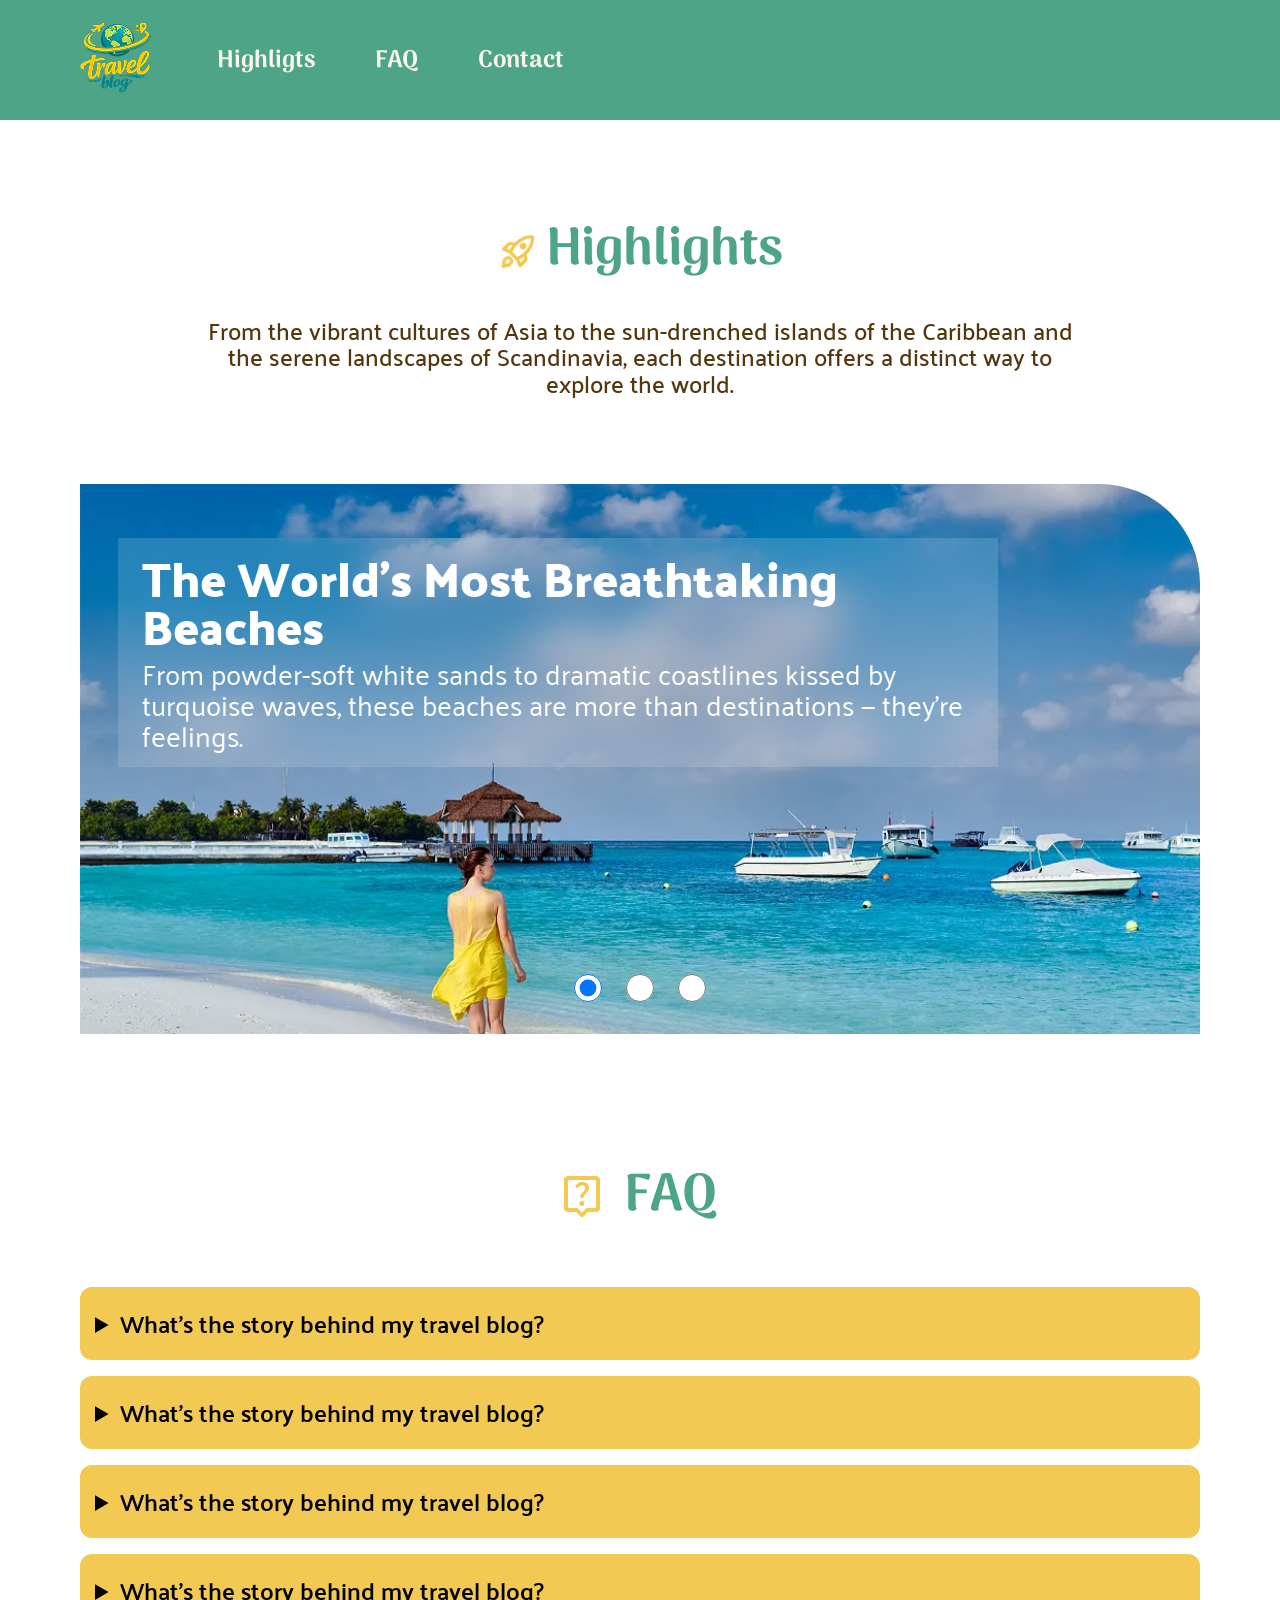
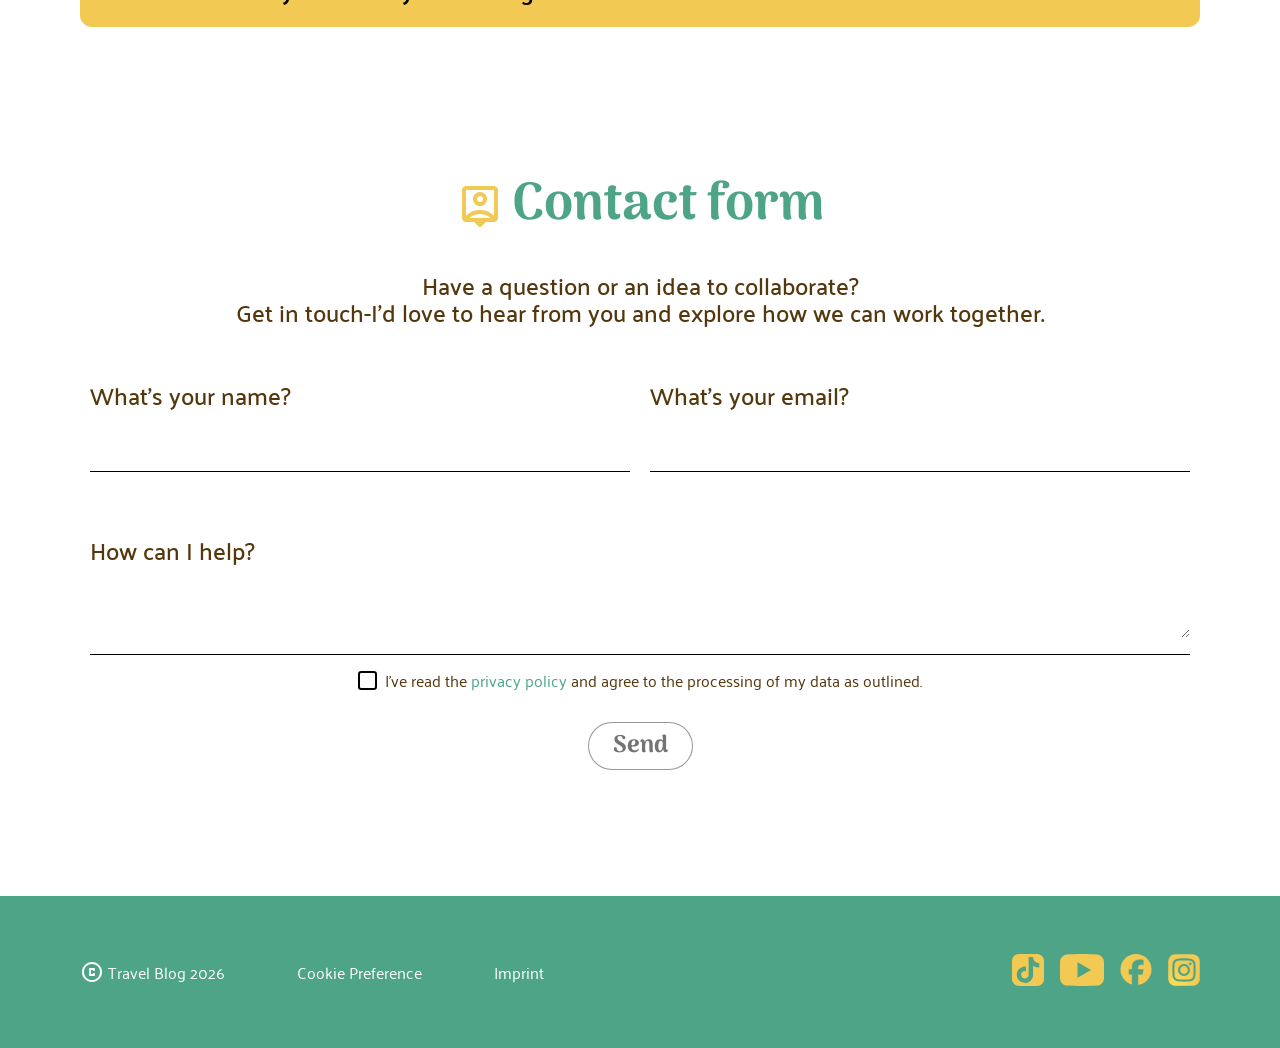
==== index.html @ ec051233 "Startseite responsive" ====
<!doctype html>
<html lang="en">

<head>
  <meta charset="UTF-8" />
  <meta name="viewport" content="width=device-width, initial-scale=1.0" />
  <title>Blog</title>
  <link rel="stylesheet" href="./style/font-style.css" />
  <link rel="stylesheet" href="./style/style.css" />
</head>

<body>
  <section id="landing-section" class="landing-section">
    <header class="header">
      <a href="index.html">
        <img src="./assets/icons/logo 03 1.png" alt="logo-header" /></a>
      <nav class="nav-destop">
        <div class="nav-box">
          <a href="#highligts">Highligts</a>
          <img src="./assets/icons/Vector(highlights).png" alt="underline" class="unterstrich-hover-effekt" />
        </div>

        <div class="nav-box">
          <a href="#faq">FAQ</a>
          <img src="./assets/icons/Vector  (FAQ).png" alt="underline" class="unterstrich-hover-effekt" />
        </div>

        <div class="nav-box">
          <a href="#contact">Contact</a>
          <img src="./assets/icons/Vector (contact).png" alt="underline" class="unterstrich-hover-effekt" />
        </div>
      </nav>
    </header>
  </section>
  <main>
    <section id="highligts" class="highlights">
      <div class="highlights-head">
        <div class="highlights-heading">
          <img src="./assets/icons/rocket_launch.png" alt="Rocket" />
          <h2>Highlights</h2>
        </div>
        <p>
          From the vibrant cultures of Asia to the sun-drenched islands of the
          Caribbean and the serene landscapes of Scandinavia, each destination
          offers a distinct way to explore the world.
        </p>
      </div>
      <div class="slider">
        <input type="radio" name="slider" value="Artur" checked />
        <input type="radio" name="slider" value="David" />
        <input type="radio" name="slider" value="Onur" />

        <div class="slider-wrapper">
          <div class="slider-element element-Artur">
            <a class="slider-wrapper-txt" href="./articel/artur.html">
              <h3>The World’s Most Breathtaking Beaches</h3>
              <p>
                From powder-soft white sands to dramatic coastlines kissed by
                turquoise waves, these beaches are more than destinations —
                they’re feelings.
              </p>
            </a>
          </div>
          <div class="slider-element element-David">
            <a class="slider-wrapper-txt" href="./articel/david.html">
              <h3>Copenhagen in 3 Days: Big Experiences, Smart Spending</h3>
              <p>
                Discover Copenhagen, where historic charm meets modern design,
                vibrant cycling ...
              </p>
            </a>
          </div>
          <div class="slider-element element-Onur">
            <a class="slider-wrapper-txt" href="./articel/onur.html">
              <h3>Pattaya Pulse: Food, Sun and Neon Nights</h3>
              <p>
                From bustling promenades to nearby islands, the city offers an
                energetic and diverse escape...
              </p>
            </a>
          </div>
        </div>
      </div>
    </section>
    <section id="faq" class="faq">
      <div class="faq-headline">
        <img src="./assets/icons/live_help.png" alt="question-sympol" />
        <h2>FAQ</h2>
      </div>
      <div class="details-all">
        <details>
          <summary>What’s the story behind my travel blog?</summary>
          <p>
            Lorem ipsum dolor, sit amet consectetur adipisicing elit. Quo ipsum
            consectetur aut, ipsam perferendis provident itaque. Assumenda enim,
            temporibus molestiae p
          </p>
        </details>
        <details>
          <summary>What’s the story behind my travel blog?</summary>
          <p>
            Lorem ipsum dolor, sit amet consectetur adipisicing elit. Quo ipsum
            consectetur aut, ipsam perferendis provident itaque. Assumenda enim,
            temporibus molestiae p
          </p>
        </details>
        <details>
          <summary>What’s the story behind my travel blog?</summary>
          <p>
            Lorem ipsum dolor, sit amet consectetur adipisicing elit. Quo ipsum
            consectetur aut, ipsam perferendis provident itaque. Assumenda enim,
            temporibus molestiae p
          </p>
        </details>
        <details>
          <summary>What’s the story behind my travel blog?</summary>
          <p>
            Lorem ipsum dolor, sit amet consectetur adipisicing elit. Quo ipsum
            consectetur aut, ipsam perferendis provident itaque. Assumenda enim,
            temporibus molestiae p
          </p>
        </details>
      </div>
    </section>
    <section id="contact" class="contact">
      <div class="contact-header">
        <div class="contact-heading">
          <img src="./assets/icons/person_pin.svg" />
          <h2>Contact form</h2>
        </div>
        <p>
          Have a question or an idea to collaborate?<br />Get in touch-I'd
          love to hear from you and explore how we can work together.
        </p>
      </div>
      <form>
        <div class="contact-main">
          <div class="contact-info">
            <div class="contact-details">
              <label for="name">What's your name?</label>
              <input type="text" name="name" id="name" class="form-input" />
            </div>
            <div class="contact-details">
              <label for="email">What's your email?</label>
              <input type="email" name="email" id="email" class="form-input" />
            </div>
          </div>
          <div class="contact-details">
            <label for="help">How can I help?</label>
            <textarea name="help" id="help" class="form-textarea"></textarea>
          </div>
        </div>
        <div class="contact-send">
          <div class="privacy">
            <input type="checkbox" name="accept-privacy" class="checkbox" />
            <label>
              <span>I've read the
                <a href="" target="_blank"> privacy policy </a> and agree to
                the processing of my data as outlined.</span>
            </label>
          </div>
          <button type="button" class="contact-button">
            <p>Send</p>
          </button>
        </div>
      </form>
    </section>
  </main>
  <footer>
    <div class="footer-wrapper">
      <section class="footer-left int-links">
        <div class="copyright">
          <img src="./assets/icons/copyright.svg" alt="copyright icon" />
          <p>Travel Blog 2026</p>
        </div>
        <a href="">Cookie Preference</a>
        <a href="">Imprint</a>
      </section>
      <section class="footer-right ext-links">
        <a href="https://tiktok.com" target="_blank"><img src="./assets/icons/Tiktok_icon.svg" alt="TikTok icon" /></a>
        <a href="https://youtube.com" target="_blank"><img src="./assets/icons/youtube_icon.svg" alt="Youtube icon"
            class="youtube-img" /></a>
        <a href="https://facebook.com" target="_blank"><img src="./assets/icons/facebook_icon.svg"
            alt="Facebook icon" /></a>
        <a href="https://instagram.com" target="_blank"><img src="./assets/icons/instagram_icon.svg"
            alt="instagram icon" /></a>
      </section>
    </div>
  </footer>
  <nav class="icon-bar">
    <div class="links">
      <a href="#landing-section"><img src="./assets/icons/home-footer(handy).png" alt="Home icon" /></a>
      <a href="#highligts"><img src="./assets/icons/rocket_launch - footer(handy).png" alt="Rocket (highlights)" /></a>
      <a href="#faq"><img src="./assets/icons/live_help-footer(handy).png" alt="live help symbol (FAQ)" /></a>
      <a href="#contact"><img src="./assets/icons/person_pin (handy).png" alt="person pic (contact)" /></a>
    </div>
  </nav>
</body>

</html>
---- style/font-style.css ----
/* arima-regular - latin */
@font-face {
  font-display: swap; /* Check https://developer.mozilla.org/en-US/docs/Web/CSS/@font-face/font-display for other options. */
  font-family: 'Arima';
  font-style: normal;
  font-weight: 400;
  src: url('../assets/fonts/arima-v7-latin-regular.woff2') format('woff2'); /* Chrome 36+, Opera 23+, Firefox 39+, Safari 12+, iOS 10+ */
}
/* arima-500 - latin */
@font-face {
  font-display: swap; /* Check https://developer.mozilla.org/en-US/docs/Web/CSS/@font-face/font-display for other options. */
  font-family: 'Arima';
  font-style: normal;
  font-weight: 500;
  src: url('../assets/fonts/arima-v7-latin-500.woff2') format('woff2'); /* Chrome 36+, Opera 23+, Firefox 39+, Safari 12+, iOS 10+ */
}
/* arima-600 - latin */
@font-face {
  font-display: swap; /* Check https://developer.mozilla.org/en-US/docs/Web/CSS/@font-face/font-display for other options. */
  font-family: 'Arima';
  font-style: normal;
  font-weight: 600;
  src: url('../assets/fonts/arima-v7-latin-600.woff2') format('woff2'); /* Chrome 36+, Opera 23+, Firefox 39+, Safari 12+, iOS 10+ */
}
/* arima-700 - latin */
@font-face {
  font-display: swap; /* Check https://developer.mozilla.org/en-US/docs/Web/CSS/@font-face/font-display for other options. */
  font-family: 'Arima';
  font-style: normal;
  font-weight: 700;
  src: url('../assets/fonts/arima-v7-latin-700.woff2') format('woff2'); /* Chrome 36+, Opera 23+, Firefox 39+, Safari 12+, iOS 10+ */
}

/* ============================================ */

/* palanquin-regular - latin */
@font-face {
  font-display: swap; /* Check https://developer.mozilla.org/en-US/docs/Web/CSS/@font-face/font-display for other options. */
  font-family: 'Palanquin';
  font-style: normal;
  font-weight: 400;
  src: url('../assets/fonts/palanquin-v17-latin-regular.woff2') format('woff2'); /* Chrome 36+, Opera 23+, Firefox 39+, Safari 12+, iOS 10+ */
}
/* palanquin-500 - latin */
@font-face {
  font-display: swap; /* Check https://developer.mozilla.org/en-US/docs/Web/CSS/@font-face/font-display for other options. */
  font-family: 'Palanquin';
  font-style: normal;
  font-weight: 500;
  src: url('../assets/fonts/palanquin-v17-latin-500.woff2') format('woff2'); /* Chrome 36+, Opera 23+, Firefox 39+, Safari 12+, iOS 10+ */
}
/* palanquin-600 - latin */
@font-face {
  font-display: swap; /* Check https://developer.mozilla.org/en-US/docs/Web/CSS/@font-face/font-display for other options. */
  font-family: 'Palanquin';
  font-style: normal;
  font-weight: 600;
  src: url('../assets/fonts/palanquin-v17-latin-600.woff2') format('woff2'); /* Chrome 36+, Opera 23+, Firefox 39+, Safari 12+, iOS 10+ */
}
/* palanquin-700 - latin */
@font-face {
  font-display: swap; /* Check https://developer.mozilla.org/en-US/docs/Web/CSS/@font-face/font-display for other options. */
  font-family: 'Palanquin';
  font-style: normal;
  font-weight: 700;
  src: url('../assets/fonts/palanquin-v17-latin-700.woff2') format('woff2'); /* Chrome 36+, Opera 23+, Firefox 39+, Safari 12+, iOS 10+ */
}

/* ================================ */

/* palanquin-dark-regular - latin */
@font-face {
  font-display: swap; /* Check https://developer.mozilla.org/en-US/docs/Web/CSS/@font-face/font-display for other options. */
  font-family: 'Palanquin Dark';
  font-style: normal;
  font-weight: 400;
  src: url('../assets/fonts/palanquin-dark-v17-latin-regular.woff2') format('woff2'); /* Chrome 36+, Opera 23+, Firefox 39+, Safari 12+, iOS 10+ */
}
/* palanquin-dark-600 - latin */
@font-face {
  font-display: swap; /* Check https://developer.mozilla.org/en-US/docs/Web/CSS/@font-face/font-display for other options. */
  font-family: 'Palanquin Dark';
  font-style: normal;
  font-weight: 600;
  src: url('../assets/fonts/palanquin-dark-v17-latin-600.woff2') format('woff2'); /* Chrome 36+, Opera 23+, Firefox 39+, Safari 12+, iOS 10+ */
}

/* ================================ */

/* roboto-mono-regular - latin */
@font-face {
  font-display: swap; /* Check https://developer.mozilla.org/en-US/docs/Web/CSS/@font-face/font-display for other options. */
  font-family: 'Roboto Mono';
  font-style: normal;
  font-weight: 400;
  src: url('../assets/fonts/roboto-mono-v31-latin-regular.woff2') format('woff2'); /* Chrome 36+, Opera 23+, Firefox 39+, Safari 12+, iOS 10+ */
}
/* roboto-mono-500 - latin */
@font-face {
  font-display: swap; /* Check https://developer.mozilla.org/en-US/docs/Web/CSS/@font-face/font-display for other options. */
  font-family: 'Roboto Mono';
  font-style: normal;
  font-weight: 500;
  src: url('../assets/fonts/roboto-mono-v31-latin-500.woff2') format('woff2'); /* Chrome 36+, Opera 23+, Firefox 39+, Safari 12+, iOS 10+ */
}
/* roboto-mono-600 - latin */
@font-face {
  font-display: swap; /* Check https://developer.mozilla.org/en-US/docs/Web/CSS/@font-face/font-display for other options. */
  font-family: 'Roboto Mono';
  font-style: normal;
  font-weight: 600;
  src: url('../assets/fonts/roboto-mono-v31-latin-600.woff2') format('woff2'); /* Chrome 36+, Opera 23+, Firefox 39+, Safari 12+, iOS 10+ */
}
/* roboto-mono-700 - latin */
@font-face {
  font-display: swap; /* Check https://developer.mozilla.org/en-US/docs/Web/CSS/@font-face/font-display for other options. */
  font-family: 'Roboto Mono';
  font-style: normal;
  font-weight: 700;
  src: url('../assets/fonts/roboto-mono-v31-latin-700.woff2') format('woff2'); /* Chrome 36+, Opera 23+, Firefox 39+, Safari 12+, iOS 10+ */
}
---- style/style.css ----
* {
  margin: 0;
  padding: 0;
  box-sizing: border-box;
  scroll-behavior: smooth;
}

.landing-section {
  background-color: rgba(78, 164, 135, 1);
  width: 100%;
  height: auto;
  display: flex;
  justify-content: center;
}

.header {
  height: 120px;
  width: 100%;
  max-width: 1200px;
  display: flex;
  background-color: rgba(78, 164, 135, 1);
  justify-content: flex-start;
  gap: 50px;
  align-items: center;

}

.header>img {
  width: 72px;
  padding-right: 60px;

}

.nav-destop {
  display: flex;

  gap: 30px;

}

.nav-box {
  display: flex;
  flex-direction: column;
  align-items: center;
  position: relative;


}

.nav-box>a {
  font-size: 24px;
  font-family: "Arima";
  font-weight: bold;
  color: rgba(248, 245, 235, 1);
  text-decoration: none;
  padding: 0px 15px;
}

a:visited {
  color: rgba(241, 201, 83, 1);
}

.nav-box>img {
  position: absolute;
  bottom: 5px;
  left: 50%;
  display: none;
  transform: translateX(-50%);
}

.nav-box:hover>img {
  display: block;
}

.icon-bar {
  display: none;
}

/* Mark: Main */

main {
  display: flex;
  gap: 120px;
  flex-direction: column;
  align-items: center;
  margin: 0 auto;
  padding: 88px 0 126px;
  max-width: 1200px;
}

/* Mark: Highlights */

.highlights {
  height: 100%;
  width: 100%;
  max-width: 1220px;

  display: flex;
  gap: clamp(3rem, 1.495rem + 5.006vw, 5.5rem);
  flex-direction: column;
  justify-content: center;
  align-items: center;
  text-align: center;
}

.highlights-head {
  width: 100%;
  max-width: 980px;
  display: flex;
  gap: 24px;
  flex-direction: column;
  align-items: center;
}

.highlights-heading {
  width: 100%;
  display: flex;
  justify-content: center;
  align-items: center;
  gap: 8px;
  text-align: center;
}

h2 {
  color: rgba(78, 164, 135, 1);
  font-size: 3.25rem;
  font-family: "Arima";
  font-weight: 700;
}

.highlights-heading img {
  width: 40px;
  height: 40px;
}

.highlights p {
  color: rgba(84, 55, 13, 1);
  font-size: 1.5rem;
  font-family: "Palanquin";
  font-style: normal;
  font-weight: 500;
  line-height: 110%;
  letter-spacing: 0%;
  padding: 0 40px;
}

.slider {
  width: 100%;
  display: flex;
  justify-content: center;
  align-items: end;
  gap: 20px;
  text-align: center;
}

.slider {
  position: relative;
  display: flex;
  justify-content: center;
  align-items: end;
  gap: 24px;
  max-width: 1220px;
  height: 550px;
  background-color: white;
  border-top-right-radius: 100px;
  overflow: hidden;
}

.slider input {
  z-index: 2;
  margin-bottom: 32px;
  width: 28px;
  height: 28px;
}

/* .slider input[type="radio"]{
  accent-color:  rgba(241, 201, 83, 1);

} */



/* .slider input:hover {
  
} */

.slider-wrapper {
  display: flex;
  position: absolute;
  width: 300%;
  height: 100%;

  transition: all 1s ease-in-out;
}

.slider-element {
  width: calc(100% / 3);
  height: 100%;
}

.slider-wrapper-txt {
  display: flex;
  gap: 8px;
  flex-direction: column;
  width: 80%;
  max-width: 880px;
  height: auto;
  text-align: left;
  margin-top: 54px;
  margin-left: 38px;
  padding: 16px 24px;
  background-color: rgba(255, 255, 255, 0.15);
  backdrop-filter: blur(20px);
  text-decoration: none;
  line-height: 1;
}

.slider-wrapper-txt h3 {
  color: white;
  font-family: "Palanquin Dark";
  font-weight: 600;
  font-size: 3rem;
}

.slider-wrapper-txt p {
  color: white;
  font-family: "Palanquin";
  font-weight: 400;
  font-size: 1.75rem;
  letter-spacing: 0%;
  line-height: 110%;
  padding: 0;
}

.element-Artur {
  background: url(../assets/img/header\ photo\ \(1\).webp);
  background-size: cover;
  background-repeat: no-repeat;
}

.element-David {
  background: url(../assets/img/header\ photo\ \(2\).webp);
  background-size: cover;
  background-repeat: no-repeat;
}

.element-Onur {
  background: url(../assets/img/header\ photo\ \(3\).webp);
  background-size: cover;
  background-repeat: no-repeat;
}

.slider input[value="Artur"]:checked~.slider-wrapper {
  transform: translateX(calc(100% / 3));
}

.slider input[value="David"]:checked~.slider-wrapper {
  transform: translateX(0);
}

.slider input[value="Onur"]:checked~.slider-wrapper {
  transform: translateX(calc(-100% / 3));
}

/* Mark: FAQ-Section */

.faq {
  display: flex;
  gap: 48px;
  flex-direction: column;
  align-items: center;
  width: 100%;
  max-width: 1200px;
}


.faq-headline {
  display: flex;
  align-items: center;
  gap: 1.5rem;
}

.details-all {
  width: 100%;
}

.faq details {
  background-color: rgba(241, 201, 83, 1);
  border-radius: 12px;
  padding: 5px 5px;
  border: none;
  width: 100%;
  max-width: 1200px;
  margin-bottom: 16px;

}

.faq details>summary {
  padding: 10px;

  border: none;

  cursor: pointer;
  font-family: "Palanquin";
  font-size: 24px;
  font-weight: bold;
  color: black;
  font-family: 'palanquin';
  font-size: 24px;
  font-weight: 600;


}

.faq details>p {
  background-color: white;

  border: none;
  margin: 10px;
  box-shadow: 1px 1px 2px #bbbbbb;
  font-family: "Palanquin";
  font-size: 16px;
  color: black;
  font-family: 'palanquin';
  font-size: 16px;
}

/* Mark: Contact-Section */

.contact {
  width: 100%;
  max-width: 1100px;
  display: flex;
  gap: 56px;
  flex-direction: column;
  align-items: center;
}

.contact-heading {
  display: flex;
  gap: 0.5rem;
  align-items: center;
}

.contact-header {
  display: flex;
  gap: 1.5rem;
  flex-direction: column;
  align-items: center;
}

.contact-header>p {
  text-align: center;

  font-family: "Palanquin";
  font-weight: 500;
  font-size: 1.5rem;
  color: rgba(84, 55, 13, 1);
  line-height: 110%;
  letter-spacing: 0%;
}

form {
  width: 100%;

  display: flex;
  gap: 1rem;
  flex-direction: column;

  color: rgba(84, 55, 13, 1);
}

.contact-main {
  width: 100%;

  display: flex;
  gap: 4rem;
  flex-direction: column;
}

.contact-info {
  width: 100%;

  display: grid;
  grid-template-columns: repeat(auto-fit, minmax(300px, 1fr));
  gap: 20px;

}

.contact-details {
  width: 100%;
  display: flex;
  gap: 1rem;
  flex-direction: column;

  border-bottom: solid 1px black;
}

form label {
  font-family: "Palanquin";
  font-weight: 500;
  font-size: 1.5rem;
  line-height: 120%;
}

/* Mark: Roboto Mono wirklich richtiges Font? */
.form-input,
.form-textarea {
  margin-bottom: 1rem;
  border: none;

  font-family: "Roboto Mono";
  font-weight: 700;
  font-size: 1.5rem;
  color: rgba(78, 164, 135, 1);
  line-height: 120%;
}

.form-input:focus,
.form-textarea:focus {
  outline: none;
}

.contact-send {
  display: flex;
  gap: 2rem;
  flex-direction: column;
  align-items: center;
}

.privacy {
  height: 100%;
  display: flex;
  gap: 0.5rem;
  align-items: flex-start;
}

.privacy .checkbox {
  appearance: none;
  height: 1.2rem;
  width: 1.2rem;

  cursor: pointer;
  border-radius: 0.2rem;
  border: 2px solid black;
  flex-shrink: 0;
}

.privacy .checkbox:hover {
  background-color: rgba(241, 201, 83, 1);
}

.privacy .checkbox:checked {
  border-color: rgba(78, 164, 135, 1);
}

.privacy .checkbox:checked::after {
  content: "";

  height: 100%;
  width: 100%;

  display: block;

  background-image: url("../assets/icons/checked_form.svg");
  background-position: center;
  background-repeat: no-repeat;
  background-color: rgba(78, 164, 135, 1);
}

.privacy label {
  font-family: "Palanquin";
  font-weight: 400;
  font-size: 1rem;
  line-height: 120%;
}

.privacy span {
  display: block;
  text-wrap: wrap;
  gap: 0.5rem;
}

.privacy a {
  text-decoration: none;

  letter-spacing: -3%;
  color: rgba(78, 164, 135, 1);
}

.privacy a:hover {
  transform: scale(1.06);
  transform-origin: left center;
}

.contact-button {
  height: 3rem;
  padding: 0 1.5rem;

  display: flex;
  gap: 0.625rem;
  align-items: center;

  border: 1px solid rgba(48, 48, 48, 0.5);
  border-radius: 2.5rem;
  background-color: white;

  cursor: pointer;
}

.contact-button p {
  font-family: "Arima";
  font-weight: 700;
  font-size: 1.5rem;
  line-height: 120%;
  letter-spacing: 5%;

  color: rgba(115, 115, 115, 1);
}

/* Mark: FOOTER */

footer {
  height: 152px;
  width: 100%;
  display: flex;
  justify-content: center;
  background-color: rgba(78, 164, 135, 1);
}

.footer-wrapper {
  height: 100%;
  width: 100%;

  display: flex;
  gap: 10px;
  align-items: center;
  justify-content: space-between;
  max-width: 1200px;
}

.footer-left {
  display: flex;
  align-items: center;
  gap: clamp(2rem, -1.762rem + 7.828vw, 4.5rem);

  font-family: "Palanquin";
  font-weight: 400;
  font-size: 1rem;
  color: white;
}

.footer-left img {
  height: 24px;
  width: 24px;
}

.footer-left a {
  cursor: pointer;
  text-decoration: none;
  color: inherit;
}

.copyright {
  display: flex;
  gap: 0.25rem;
  align-items: center;
}

.footer-right {
  display: flex;
  gap: 1rem;
}

.footer-right img {
  height: 32px;
  width: 32px;
}

.footer-right .youtube-img {
  height: 32px;
  width: 44px;
}


@media screen and (max-width: 1280px) {
  main {
    margin: 0 auto;
    padding-left: clamp(0.5rem, -0.167rem + 3.333vw, 2.5rem);
    padding-right: clamp(0.5rem, -0.167rem + 3.333vw, 2.5rem);
  }

  .header {
    padding-left: clamp(0.5rem, -0.167rem + 3.333vw, 2.5rem);
    padding-right: clamp(0.5rem, -0.167rem + 3.333vw, 2.5rem);
  }

  .footer-wrapper {
    padding-left: clamp(0.5rem, -0.167rem + 3.333vw, 2.5rem);
    padding-right: clamp(0.5rem, -0.167rem + 3.333vw, 2.5rem);
  }
}

@media screen and (max-width: 768px) {
  main {
    padding-top: 80px;
    padding-bottom: clamp(3.75rem, 0.804rem + 14.732vw, 7.875rem);
    gap: 80px;
  }

  .slider-wrapper-txt h3 {
    font-size: clamp(1.75rem, 0.857rem + 4.464vw, 3rem);
  }

  .slider-wrapper-txt p {
    font-size: clamp(1.25rem, 0.893rem + 1.786vw, 1.75rem);
  }

  .footer-wrapper {
    align-items: flex-end;
    padding-top: 30px;
    padding-bottom: 30px;
  }

  .footer-left {
    display: flex;
    flex-direction: column-reverse;
    align-items: flex-start;
    gap: 8px;
  }

  .footer-right img {
    height: 24px;
    width: 24px;
  }

  .footer-right .youtube-img {
    height: 24px;
    width: 33px;
  }

  .icon-bar .links img {
    height: 34px;
  }

  .icon-bar {
    display: flex;
    height: 100px;
    width: 100%;

    position: sticky;
    bottom: 0px;
    left: 0px;

    align-items: center;
    justify-content: center;
  }

  .links {
    height: 100px;
    width: 100%;
    padding: 24px 25px;

    z-index: 3;

    display: flex;
    align-items: center;
    justify-content: space-between;

    background-color: rgba(241, 201, 83, 1);
  }
}

@media screen and (min-width: 481px) and (max-width: 768px) {
  .header {
    display: flex;

    justify-content: center;
    padding-top: 10px;
  }

  .nav-destop {
    display: none;
  }

  .highlights {
    gap: clamp(3rem, 1.495rem + 5.006vw, 5.5rem);
  }
}

@media screen and (max-width: 480px) {
  main {
    gap: 60px;
  }

  .header {
    display: flex;

    justify-content: center;
    padding-top: 10px;
  }

  .nav-destop {
    display: none;
  }

  .highlights {
    width: 100%;
    gap: 32px;
  }

  .highlights-head p {
    display: none;
  }

  .faq {
    gap: 32px;
  }

  .faq details>summary {
    font-size: clamp(1rem, -0.786rem + 7.619vw, 1.5rem);
  }

  h2 {
    font-size: clamp(2.5rem, -0.179rem + 11.429vw, 3.25rem);
  }

  .contact {
    gap: 32px;
  }
  .contact-header p {
    display: none;
  }

  .footer-right {
    gap: clamp(0.5rem, -0.5rem + 5vw, 1rem);
  }
}
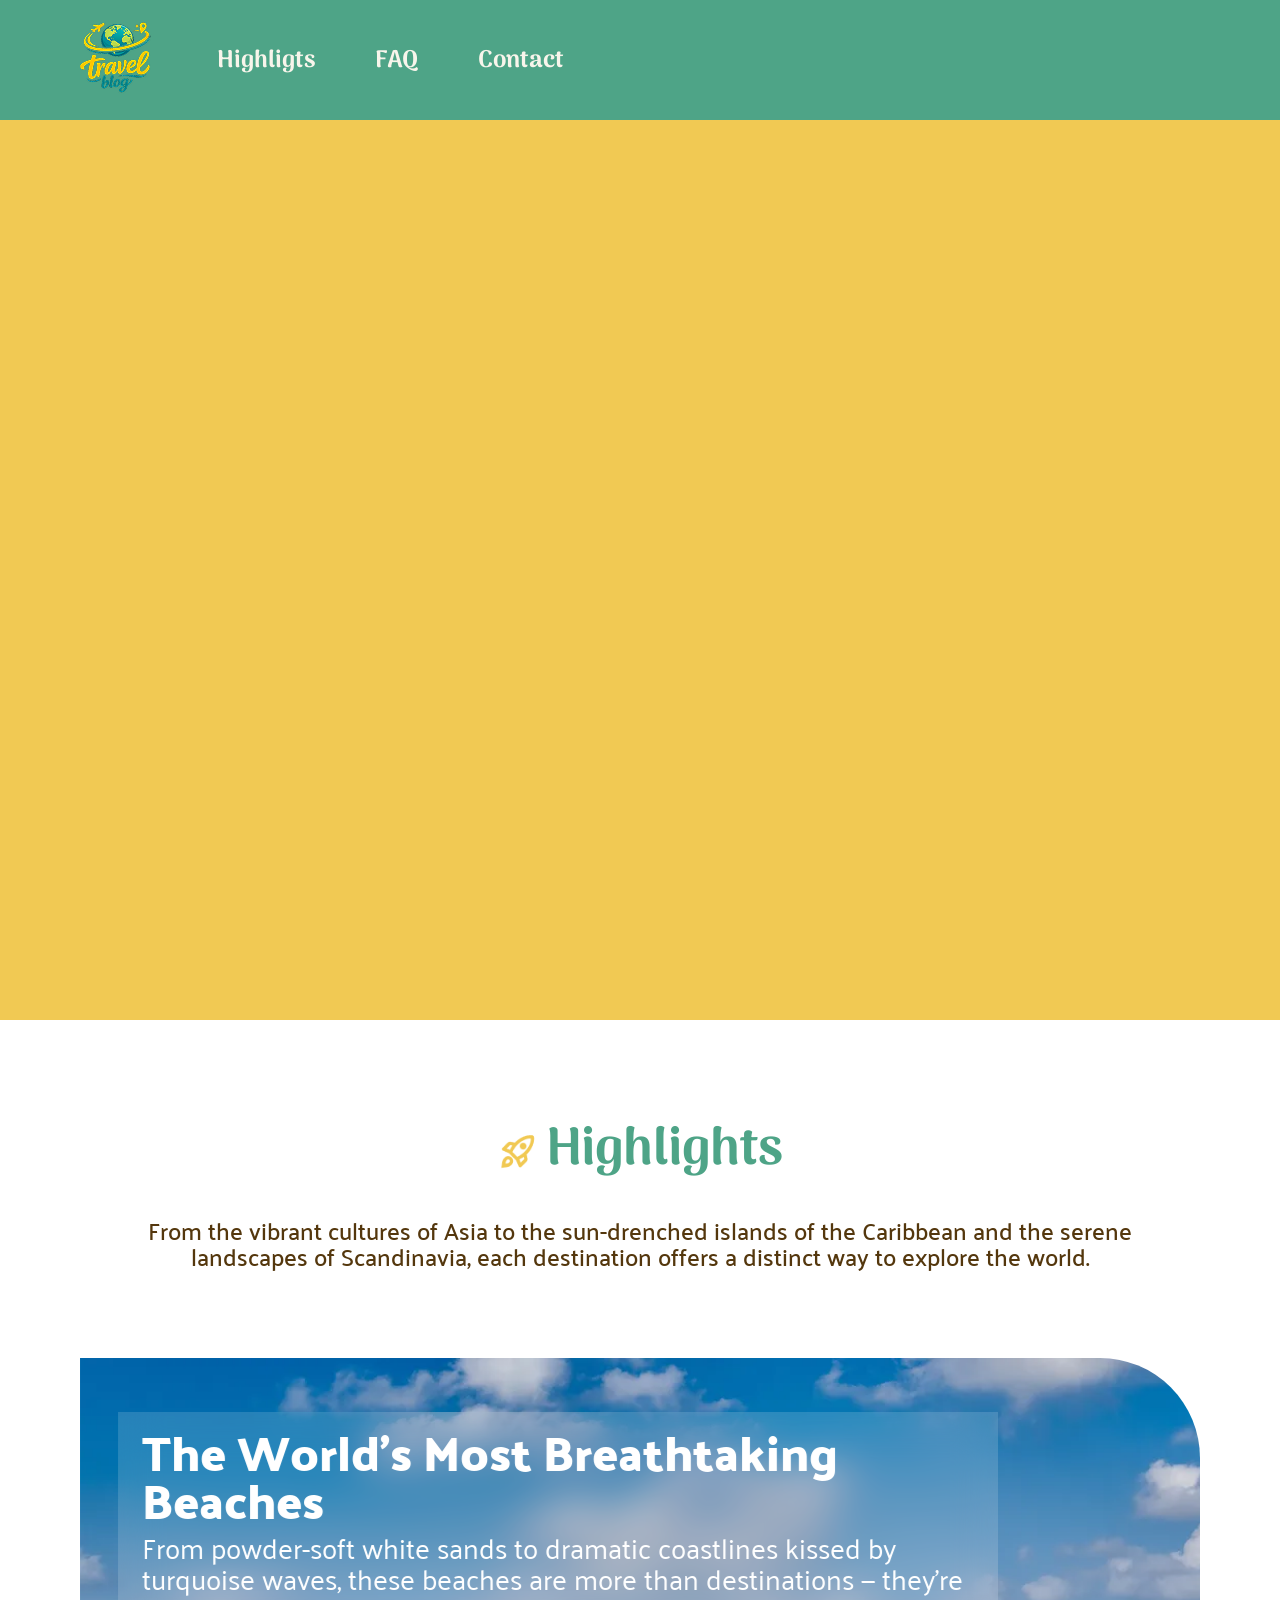
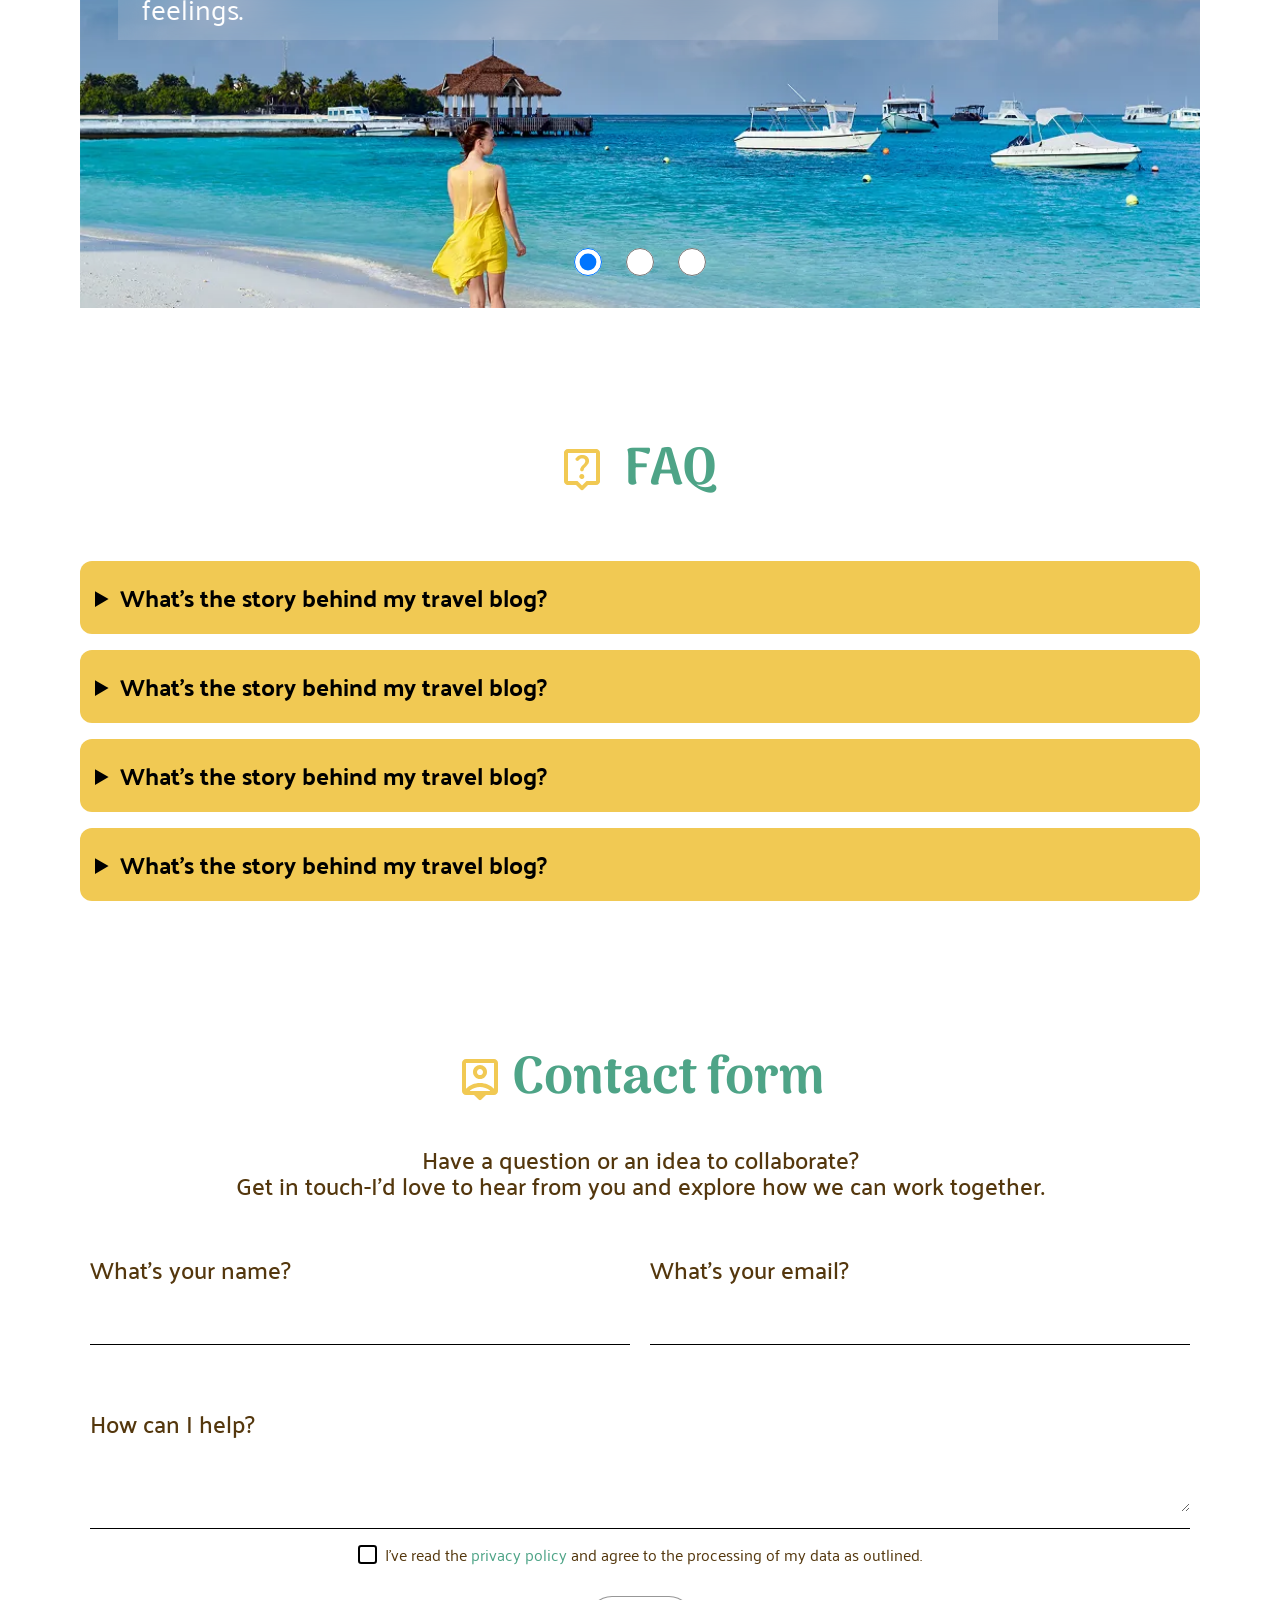
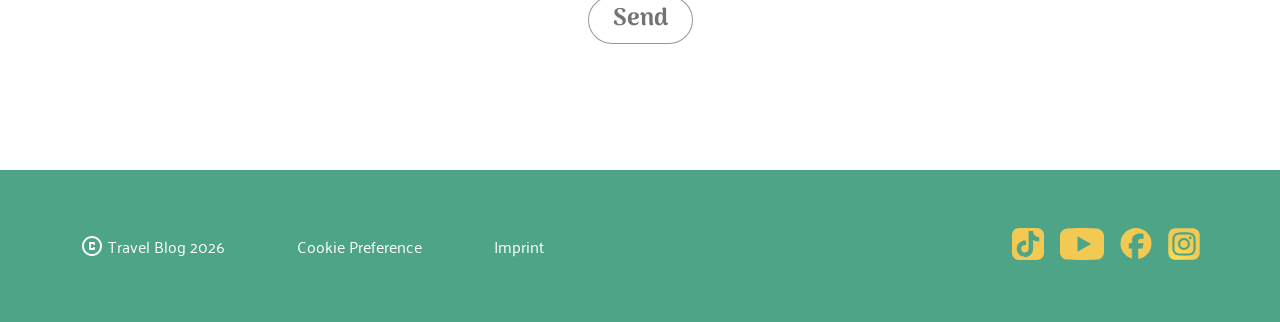
==== commit 037eb8b2: "Startseite px to rem & css layout & landing section prepared" ====
--- a/index.html
+++ b/index.html
@@ -10,11 +10,11 @@
 </head>
 
 <body>
-  <section id="landing-section" class="landing-section">
-    <header class="header">
+  <header id="header" class="header">
+    <div class="header-bar">
       <a href="index.html">
         <img src="./assets/icons/logo 03 1.png" alt="logo-header" /></a>
-      <nav class="nav-destop">
+      <nav class="nav-desktop">
         <div class="nav-box">
           <a href="#highligts">Highligts</a>
           <img src="./assets/icons/Vector(highlights).png" alt="underline" class="unterstrich-hover-effekt" />
@@ -30,7 +30,14 @@
           <img src="./assets/icons/Vector (contact).png" alt="underline" class="unterstrich-hover-effekt" />
         </div>
       </nav>
-    </header>
+    </div>
+  </header>
+  <section class="landing-section">
+    <div>
+      <img src="" alt="">
+      <img src="" alt="">
+      <img src="" alt="">
+    </div>
   </section>
   <main>
     <section id="highligts" class="highlights">
@@ -189,7 +196,7 @@
   </footer>
   <nav class="icon-bar">
     <div class="links">
-      <a href="#landing-section"><img src="./assets/icons/home-footer(handy).png" alt="Home icon" /></a>
+      <a href="#header"><img src="./assets/icons/home-footer(handy).png" alt="Home icon" /></a>
       <a href="#highligts"><img src="./assets/icons/rocket_launch - footer(handy).png" alt="Rocket (highlights)" /></a>
       <a href="#faq"><img src="./assets/icons/live_help-footer(handy).png" alt="live help symbol (FAQ)" /></a>
       <a href="#contact"><img src="./assets/icons/person_pin (handy).png" alt="person pic (contact)" /></a>
--- a/style/style.css
+++ b/style/style.css
@@ -5,55 +5,57 @@
   scroll-behavior: smooth;
 }
 
-.landing-section {
+/* Mark: Header */
+
+.header {
+  width: 100%;
+  height: auto;
+
+  display: flex;
+  justify-content: center;
+
   background-color: rgba(78, 164, 135, 1);
-  width: 100%;
-  height: auto;
-  display: flex;
-  justify-content: center;
-}
-
-.header {
-  height: 120px;
-  width: 100%;
-  max-width: 1200px;
-  display: flex;
+}
+
+.header-bar {
+  height: 7.5rem;
+  width: 100%;
+  max-width: 75rem;
+
+  display: flex;
+  gap: 50px;
+  justify-content: flex-start;
+  align-items: center;
+
   background-color: rgba(78, 164, 135, 1);
-  justify-content: flex-start;
-  gap: 50px;
-  align-items: center;
-
-}
-
-.header>img {
+}
+
+.header-bar>img {
   width: 72px;
   padding-right: 60px;
 
 }
 
-.nav-destop {
-  display: flex;
-
-  gap: 30px;
-
+.nav-desktop {
+  display: flex;
+  gap: 1.875rem;
 }
 
 .nav-box {
-  display: flex;
-  flex-direction: column;
-  align-items: center;
   position: relative;
 
-
+  display: flex;
+  flex-direction: column;
+  align-items: center;
 }
 
 .nav-box>a {
-  font-size: 24px;
+  padding: 0px 15px;
+  font-size: 1.5rem;
   font-family: "Arima";
   font-weight: bold;
   color: rgba(248, 245, 235, 1);
   text-decoration: none;
-  padding: 0px 15px;
 }
 
 a:visited {
@@ -64,7 +66,9 @@
   position: absolute;
   bottom: 5px;
   left: 50%;
+
   display: none;
+
   transform: translateX(-50%);
 }
 
@@ -76,16 +80,30 @@
   display: none;
 }
 
-/* Mark: Main */
+/* Mark: Landing-Section */
+
+.landing-section {
+  height: 100vh;
+  width: 100%;
+  max-width: 90rem;
+  margin: 0 auto;
+
+  overflow: hidden;
+
+  background-color: rgba(241, 201, 83, 1);
+}
+
+/* Mark: Main - Kontentbegrenzung */
 
 main {
-  display: flex;
-  gap: 120px;
-  flex-direction: column;
-  align-items: center;
+  max-width: 75rem;
   margin: 0 auto;
-  padding: 88px 0 126px;
-  max-width: 1200px;
+  padding: 5.5rem 0 7.875rem;
+
+  display: flex;
+  gap: 7.5rem;
+  flex-direction: column;
+  align-items: center;
 }
 
 /* Mark: Highlights */
@@ -93,19 +111,21 @@
 .highlights {
   height: 100%;
   width: 100%;
-  max-width: 1220px;
+  max-width: 76.25rem;
 
   display: flex;
   gap: clamp(3rem, 1.495rem + 5.006vw, 5.5rem);
   flex-direction: column;
   justify-content: center;
   align-items: center;
+
   text-align: center;
 }
 
 .highlights-head {
   width: 100%;
-  max-width: 980px;
+  max-width: 61.25;
+
   display: flex;
   gap: 24px;
   flex-direction: column;
@@ -114,18 +134,20 @@
 
 .highlights-heading {
   width: 100%;
-  display: flex;
+
+  display: flex;
+  gap: 0.5rem;
   justify-content: center;
   align-items: center;
-  gap: 8px;
+
   text-align: center;
 }
 
 h2 {
-  color: rgba(78, 164, 135, 1);
   font-size: 3.25rem;
   font-family: "Arima";
   font-weight: 700;
+  color: rgba(78, 164, 135, 1);
 }
 
 .highlights-heading img {
@@ -134,61 +156,58 @@
 }
 
 .highlights p {
-  color: rgba(84, 55, 13, 1);
-  font-size: 1.5rem;
+  padding: 0 2.5rem;
+
   font-family: "Palanquin";
   font-style: normal;
   font-weight: 500;
+  font-size: 1.5rem;
+  color: rgba(84, 55, 13, 1);
+
   line-height: 110%;
   letter-spacing: 0%;
-  padding: 0 40px;
 }
 
 .slider {
   width: 100%;
-  display: flex;
+
+  display: flex;
+  gap: 1.5rem;
   justify-content: center;
   align-items: end;
-  gap: 20px;
+
   text-align: center;
 }
 
 .slider {
+  height: 34.375rem;
+  max-width: 76.25rem;
+
   position: relative;
   display: flex;
+  gap: 1.5rem;
   justify-content: center;
   align-items: end;
-  gap: 24px;
-  max-width: 1220px;
-  height: 550px;
+
   background-color: white;
-  border-top-right-radius: 100px;
+  border-top-right-radius: 6.25rem;
   overflow: hidden;
 }
 
 .slider input {
   z-index: 2;
-  margin-bottom: 32px;
-  width: 28px;
-  height: 28px;
-}
-
-/* .slider input[type="radio"]{
-  accent-color:  rgba(241, 201, 83, 1);
-
-} */
-
-
-
-/* .slider input:hover {
-  
-} */
+
+  width: 1.75rem;
+  height: 1.75rem;
+  margin-bottom: 2rem;
+}
 
 .slider-wrapper {
-  display: flex;
-  position: absolute;
   width: 300%;
   height: 100%;
+
+  display: flex;
+  position: absolute;
 
   transition: all 1s ease-in-out;
 }
@@ -199,16 +218,19 @@
 }
 
 .slider-wrapper-txt {
-  display: flex;
-  gap: 8px;
-  flex-direction: column;
   width: 80%;
-  max-width: 880px;
+  max-width: 55rem;
   height: auto;
+  margin-top: 3.375rem;
+  margin-left: 2.375rem;
+  padding: 1rem 1.5rem;
+
+  display: flex;
+  gap: 0.5rem;
+  flex-direction: column;
+
   text-align: left;
-  margin-top: 54px;
-  margin-left: 38px;
-  padding: 16px 24px;
+
   background-color: rgba(255, 255, 255, 0.15);
   backdrop-filter: blur(20px);
   text-decoration: none;
@@ -223,13 +245,15 @@
 }
 
 .slider-wrapper-txt p {
-  color: white;
+  padding: 0;
+
   font-family: "Palanquin";
   font-weight: 400;
   font-size: 1.75rem;
+  color: white;
+
   letter-spacing: 0%;
   line-height: 110%;
-  padding: 0;
 }
 
 .element-Artur {
@@ -265,19 +289,20 @@
 /* Mark: FAQ-Section */
 
 .faq {
-  display: flex;
-  gap: 48px;
-  flex-direction: column;
-  align-items: center;
-  width: 100%;
-  max-width: 1200px;
+  width: 100%;
+  max-width: 75rem;
+
+  display: flex;
+  gap: 3rem;
+  flex-direction: column;
+  align-items: center;
 }
 
 
 .faq-headline {
   display: flex;
-  align-items: center;
   gap: 1.5rem;
+  align-items: center;
 }
 
 .details-all {
@@ -285,53 +310,48 @@
 }
 
 .faq details {
+  width: 100%;
+  max-width: 75rem;
+  padding: 0.3125rem 0.3125rem;
+  margin-bottom: 1rem;
+
   background-color: rgba(241, 201, 83, 1);
-  border-radius: 12px;
-  padding: 5px 5px;
+  border-radius: 0.75rem;
   border: none;
-  width: 100%;
-  max-width: 1200px;
-  margin-bottom: 16px;
-
 }
 
 .faq details>summary {
-  padding: 10px;
-
-  border: none;
+  padding: 0.625rem;
 
   cursor: pointer;
   font-family: "Palanquin";
-  font-size: 24px;
+  font-size: 1.5rem;
   font-weight: bold;
   color: black;
+
+  border: none;
+}
+
+.faq details>p {
+  margin: 0.625rem;
+
   font-family: 'palanquin';
-  font-size: 24px;
-  font-weight: 600;
-
-
-}
-
-.faq details>p {
+  font-size: 1rem;
+  color: black;
+
+  border: none;
   background-color: white;
-
-  border: none;
-  margin: 10px;
   box-shadow: 1px 1px 2px #bbbbbb;
-  font-family: "Palanquin";
-  font-size: 16px;
-  color: black;
-  font-family: 'palanquin';
-  font-size: 16px;
 }
 
 /* Mark: Contact-Section */
 
 .contact {
   width: 100%;
-  max-width: 1100px;
-  display: flex;
-  gap: 56px;
+  max-width: 68.75rem;
+
+  display: flex;
+  gap: 3.5rem;
   flex-direction: column;
   align-items: center;
 }
@@ -356,6 +376,7 @@
   font-weight: 500;
   font-size: 1.5rem;
   color: rgba(84, 55, 13, 1);
+
   line-height: 110%;
   letter-spacing: 0%;
 }
@@ -382,9 +403,8 @@
   width: 100%;
 
   display: grid;
+  gap: 1.25rem;
   grid-template-columns: repeat(auto-fit, minmax(300px, 1fr));
-  gap: 20px;
-
 }
 
 .contact-details {
@@ -403,7 +423,6 @@
   line-height: 120%;
 }
 
-/* Mark: Roboto Mono wirklich richtiges Font? */
 .form-input,
 .form-textarea {
   margin-bottom: 1rem;
@@ -430,6 +449,7 @@
 
 .privacy {
   height: 100%;
+
   display: flex;
   gap: 0.5rem;
   align-items: flex-start;
@@ -533,10 +553,10 @@
   width: 100%;
 
   display: flex;
-  gap: 10px;
+  gap: 0.625rem;
   align-items: center;
   justify-content: space-between;
-  max-width: 1200px;
+  max-width: 75rem;
 }
 
 .footer-left {
@@ -582,6 +602,7 @@
   width: 44px;
 }
 
+/* Mark: up to 1280px */
 
 @media screen and (max-width: 1280px) {
   main {
@@ -590,7 +611,7 @@
     padding-right: clamp(0.5rem, -0.167rem + 3.333vw, 2.5rem);
   }
 
-  .header {
+  .header-bar {
     padding-left: clamp(0.5rem, -0.167rem + 3.333vw, 2.5rem);
     padding-right: clamp(0.5rem, -0.167rem + 3.333vw, 2.5rem);
   }
@@ -601,11 +622,13 @@
   }
 }
 
+/* Mark: up to 768px */
+
 @media screen and (max-width: 768px) {
   main {
-    padding-top: 80px;
+    padding-top: 5rem;
     padding-bottom: clamp(3.75rem, 0.804rem + 14.732vw, 7.875rem);
-    gap: 80px;
+    gap: 5rem;
   }
 
   .slider-wrapper-txt h3 {
@@ -618,15 +641,15 @@
 
   .footer-wrapper {
     align-items: flex-end;
-    padding-top: 30px;
-    padding-bottom: 30px;
+    padding-top: 1.875rem;
+    padding-bottom: 1.875rem;
   }
 
   .footer-left {
     display: flex;
     flex-direction: column-reverse;
     align-items: flex-start;
-    gap: 8px;
+    gap: 0.5rem;
   }
 
   .footer-right img {
@@ -645,7 +668,7 @@
 
   .icon-bar {
     display: flex;
-    height: 100px;
+    height: 6.25rem;
     width: 100%;
 
     position: sticky;
@@ -657,11 +680,11 @@
   }
 
   .links {
+    z-index: 3;
+
     height: 100px;
     width: 100%;
-    padding: 24px 25px;
-
-    z-index: 3;
+    padding: 1.5rem 1.5625rem;
 
     display: flex;
     align-items: center;
@@ -671,15 +694,17 @@
   }
 }
 
+/* Mark: 481px to 768px */
+
 @media screen and (min-width: 481px) and (max-width: 768px) {
-  .header {
+  .header-bar {
+    padding-top: 0.625rem;
+
     display: flex;
-
     justify-content: center;
-    padding-top: 10px;
-  }
-
-  .nav-destop {
+  }
+
+  .nav-desktop {
     display: none;
   }
 
@@ -688,25 +713,27 @@
   }
 }
 
+/* Mark: up to 480px */
+
 @media screen and (max-width: 480px) {
   main {
-    gap: 60px;
-  }
-
-  .header {
+    gap: 3.75rem;
+  }
+
+  .header-bar {
+    padding-top: 0.625rem;
+
     display: flex;
-
     justify-content: center;
-    padding-top: 10px;
-  }
-
-  .nav-destop {
+  }
+
+  .nav-desktop {
     display: none;
   }
 
   .highlights {
     width: 100%;
-    gap: 32px;
+    gap: 2rem;
   }
 
   .highlights-head p {
@@ -714,7 +741,7 @@
   }
 
   .faq {
-    gap: 32px;
+    gap: 2rem;
   }
 
   .faq details>summary {
@@ -726,8 +753,9 @@
   }
 
   .contact {
-    gap: 32px;
-  }
+    gap: 2rem;
+  }
+
   .contact-header p {
     display: none;
   }
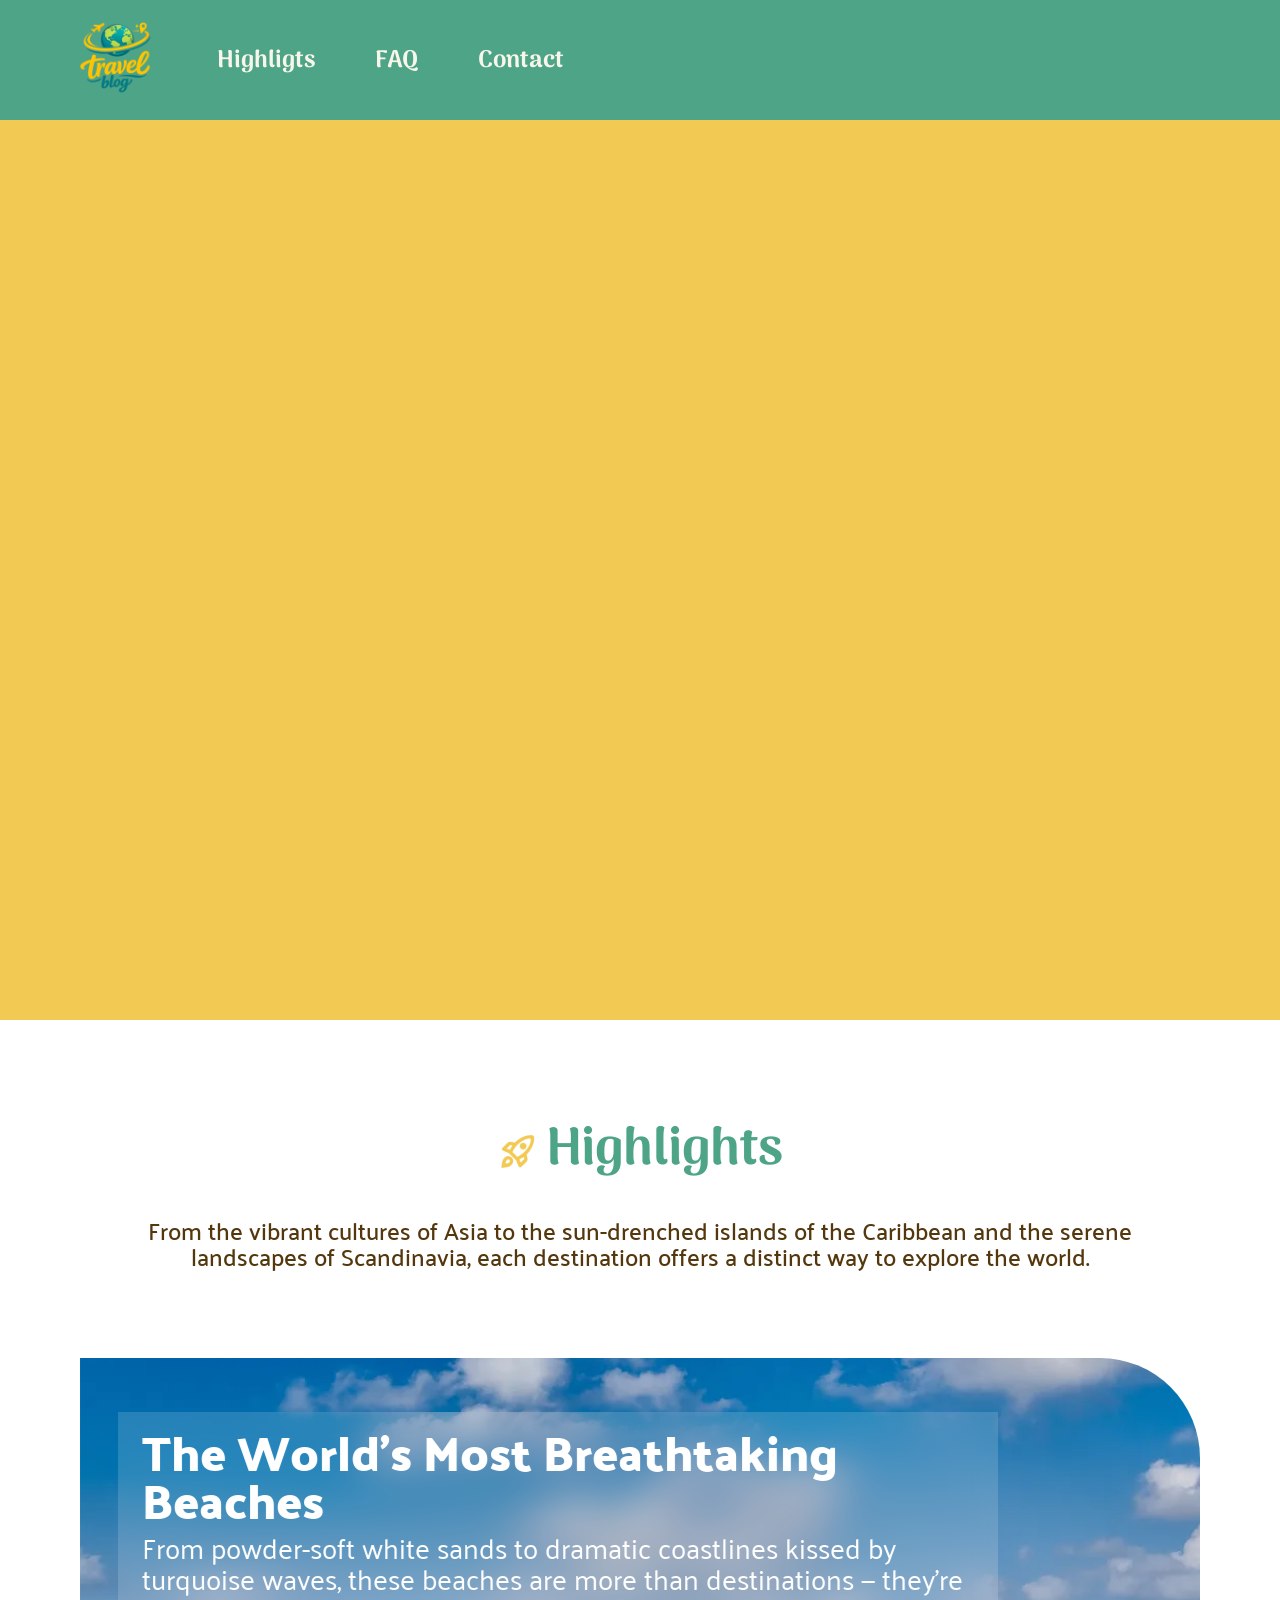
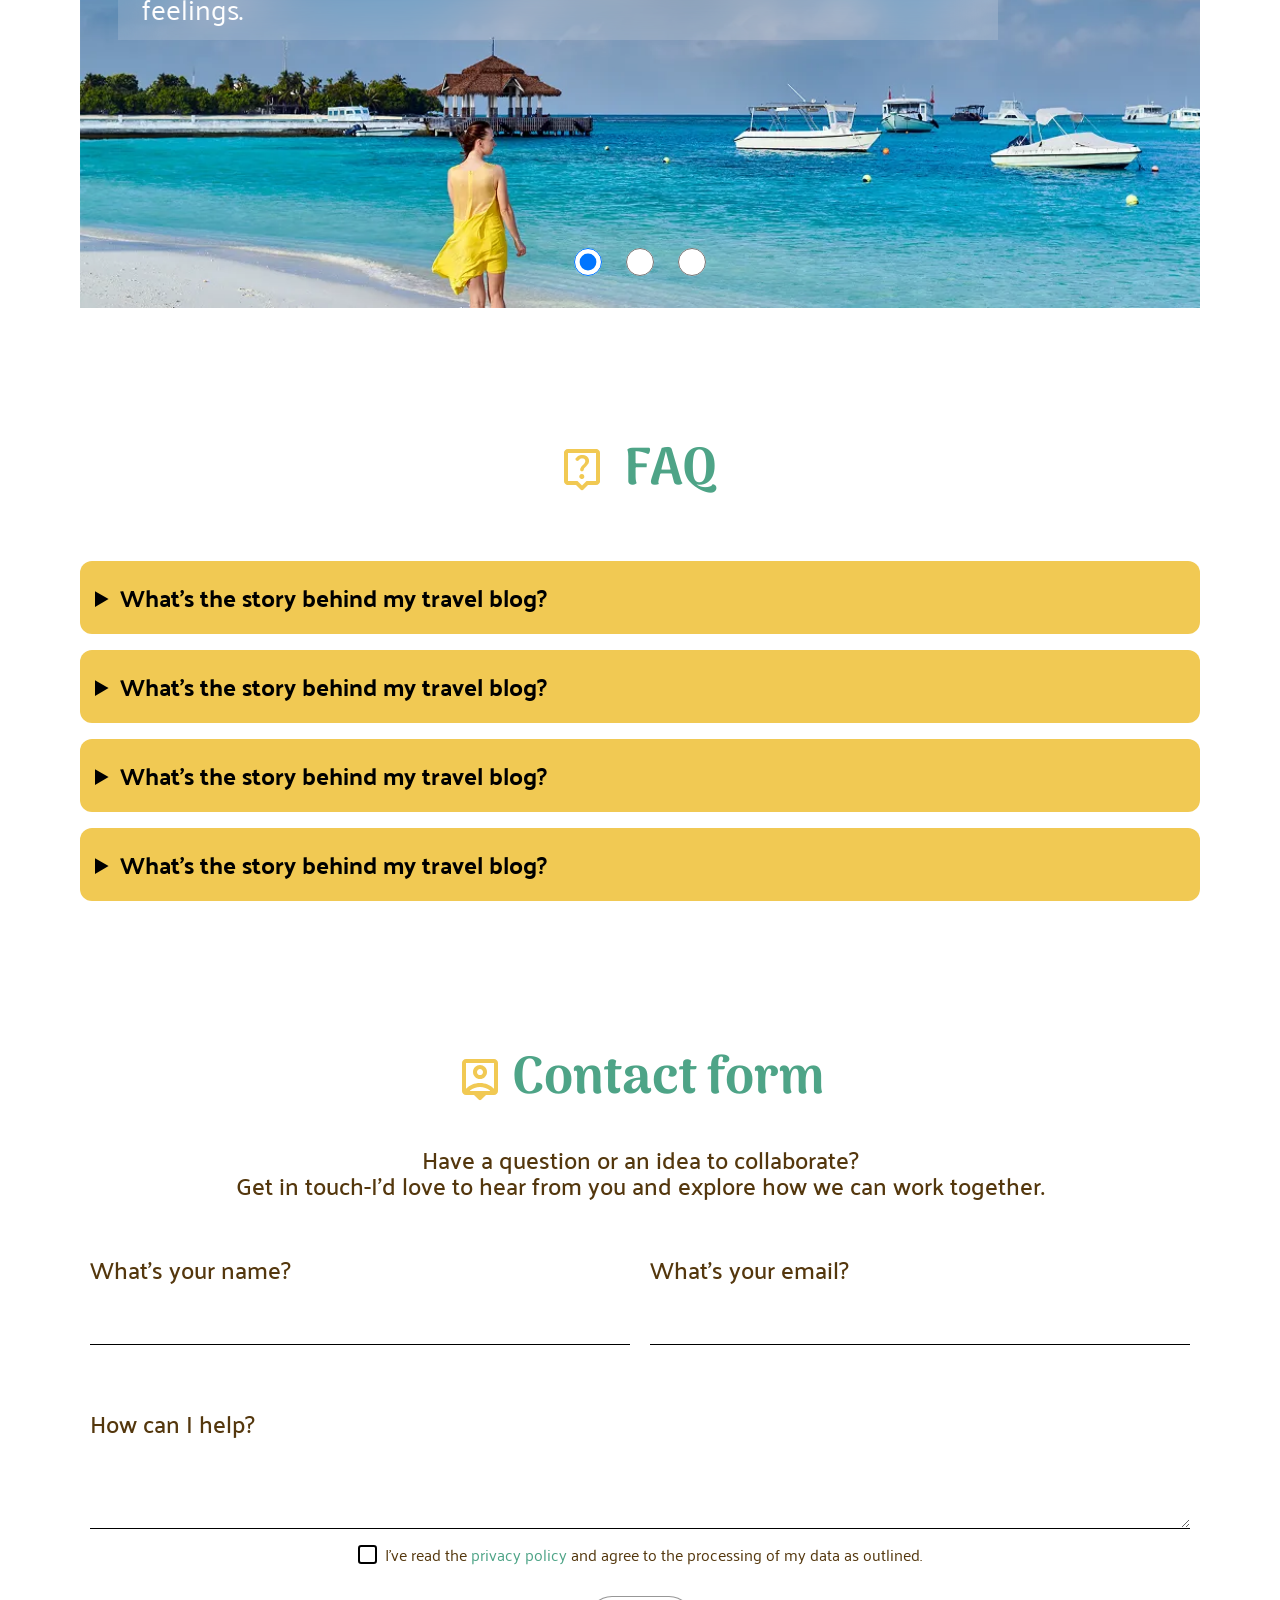
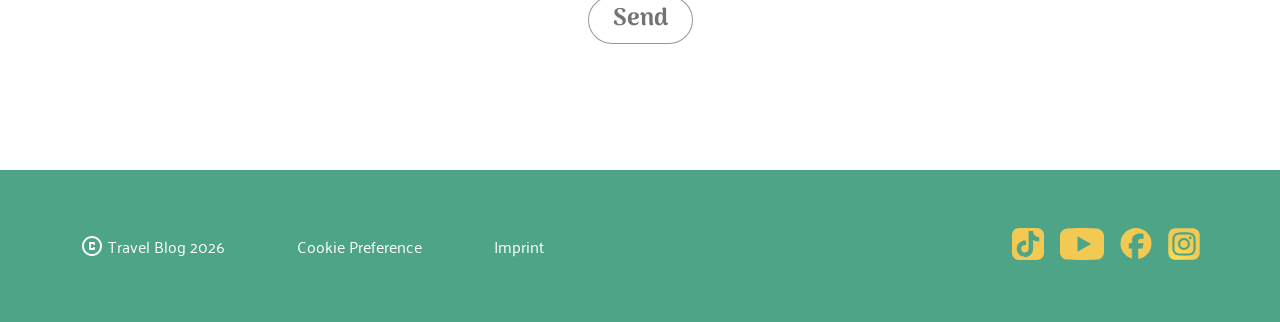
==== commit a9bec50e: "logo png to svg" ====
--- a/index.html
+++ b/index.html
@@ -13,7 +13,7 @@
   <header id="header" class="header">
     <div class="header-bar">
       <a href="index.html">
-        <img src="./assets/icons/logo 03 1.png" alt="logo-header" /></a>
+        <img src="./assets/icons/logo 03 1.svg" alt="logo-header" /></a>
       <nav class="nav-desktop">
         <div class="nav-box">
           <a href="#highligts">Highligts</a>
--- a/style/style.css
+++ b/style/style.css
@@ -404,7 +404,7 @@
 
   display: grid;
   gap: 1.25rem;
-  grid-template-columns: repeat(auto-fit, minmax(300px, 1fr));
+  grid-template-columns: repeat(auto-fit, minmax(290px, 1fr));
 }
 
 .contact-details {
@@ -425,7 +425,7 @@
 
 .form-input,
 .form-textarea {
-  margin-bottom: 1rem;
+  padding-bottom: 1rem;
   border: none;
 
   font-family: "Roboto Mono";
@@ -541,7 +541,7 @@
 /* Mark: FOOTER */
 
 footer {
-  height: 152px;
+  height: 9.5rem;
   width: 100%;
   display: flex;
   justify-content: center;
@@ -667,6 +667,7 @@
   }
 
   .icon-bar {
+    z-index: 4;
     display: flex;
     height: 6.25rem;
     width: 100%;
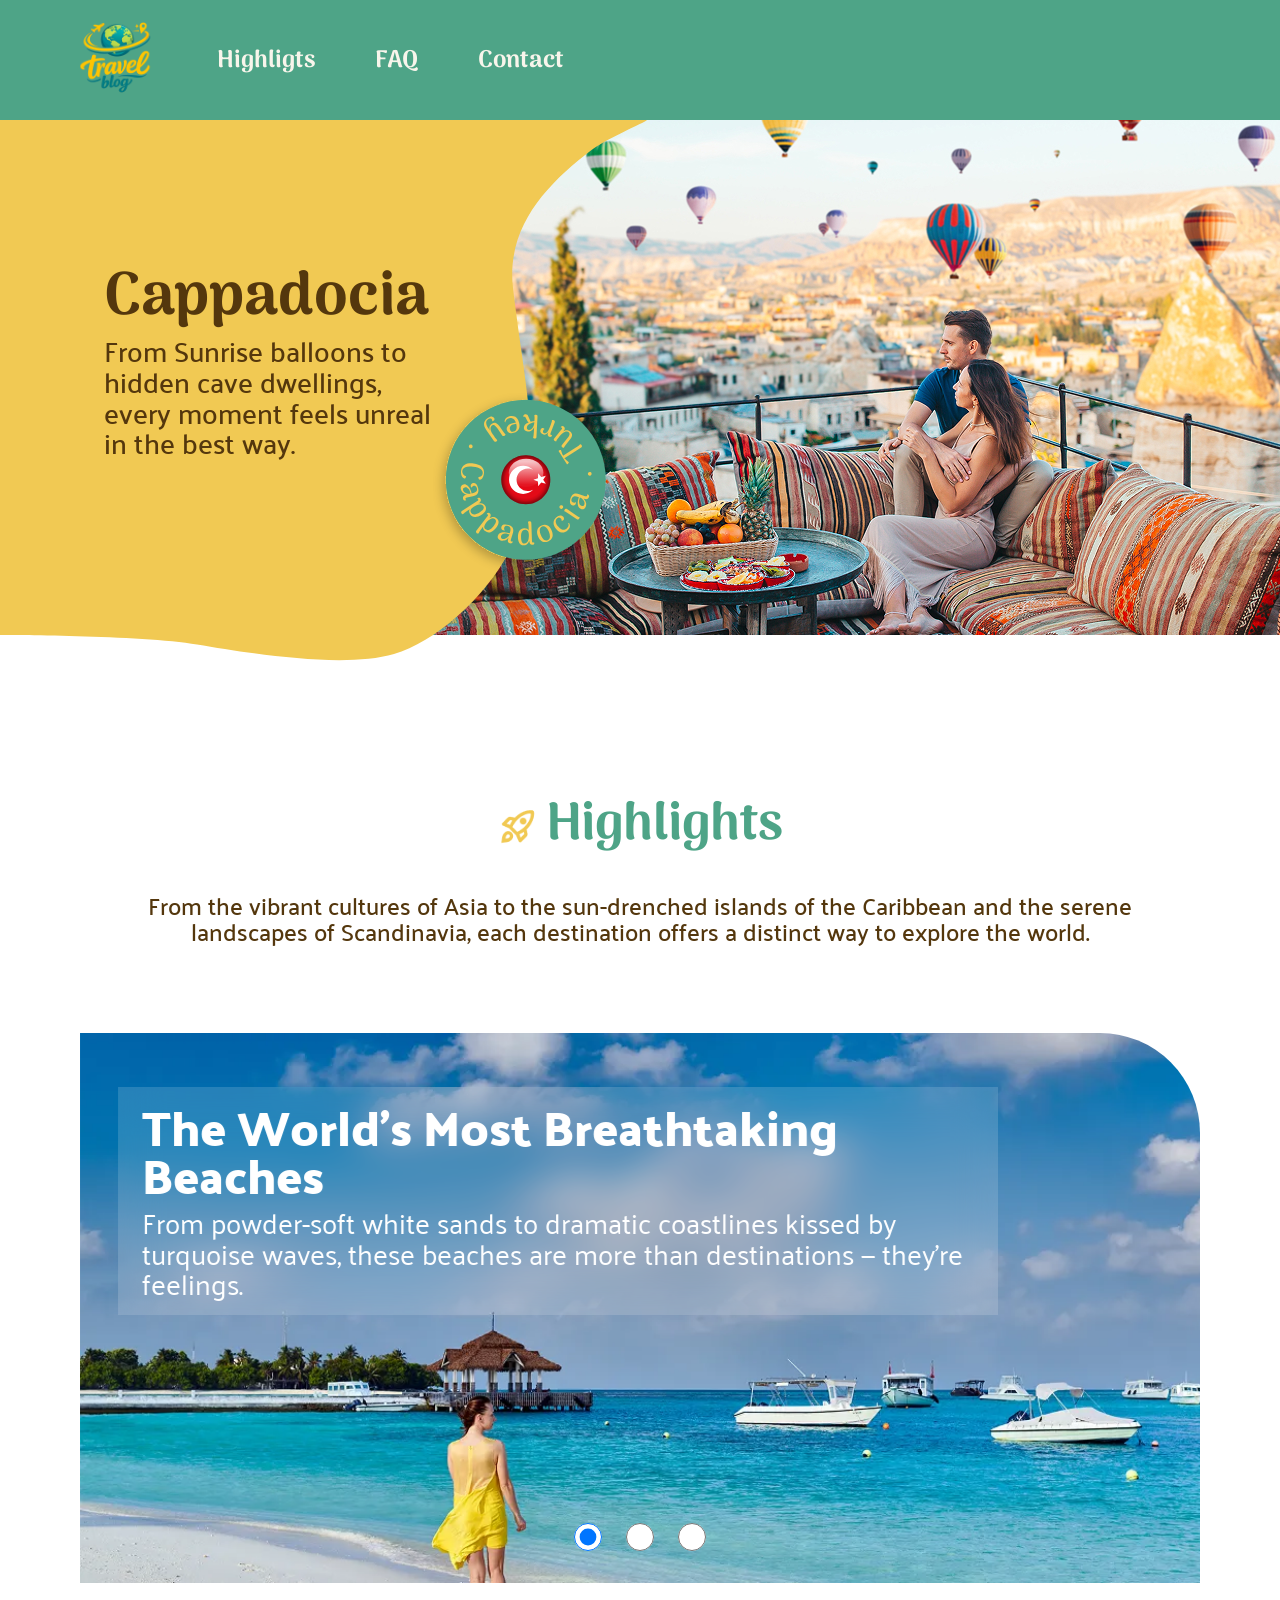
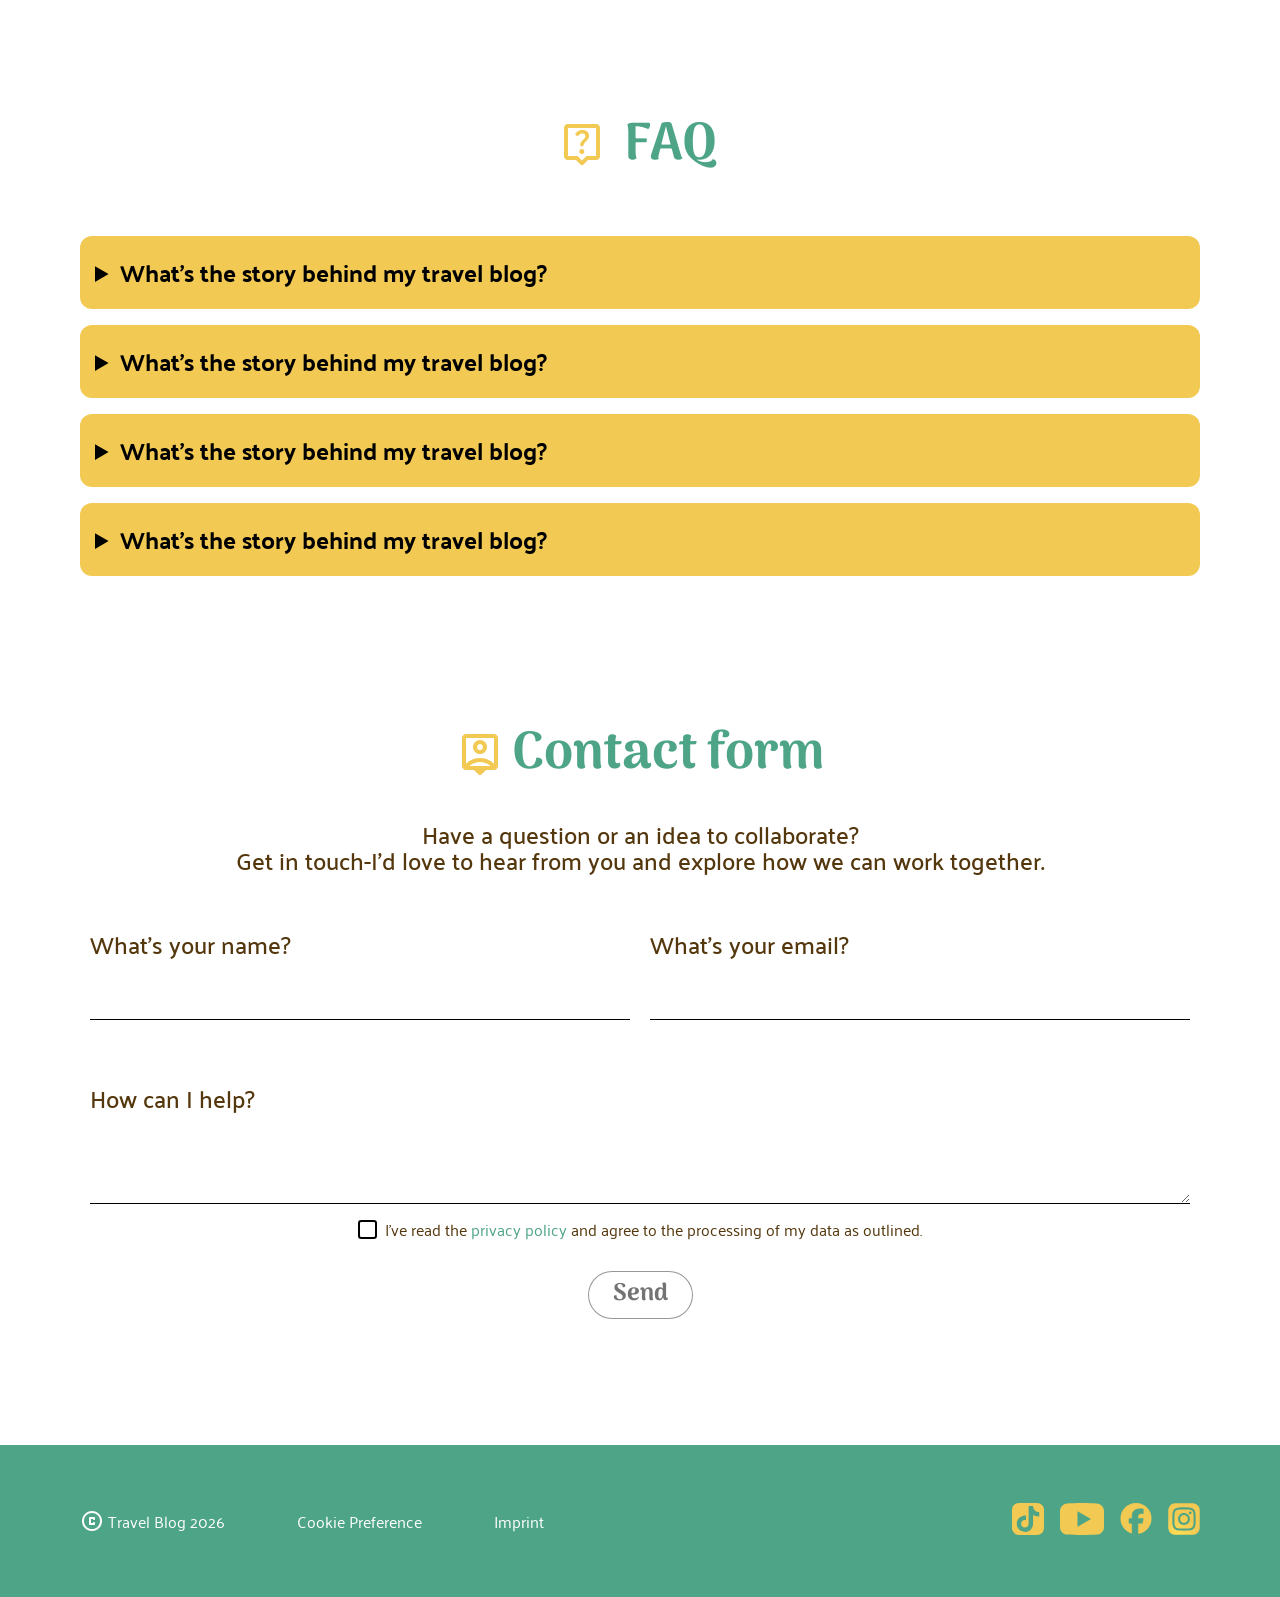
==== commit 1ae9f2c2: "Landingsection startseite" ====
--- a/index.html
+++ b/index.html
@@ -33,10 +33,20 @@
     </div>
   </header>
   <section class="landing-section">
-    <div>
-      <img src="" alt="">
-      <img src="" alt="">
-      <img src="" alt="">
+    <div class="landing-photo">
+      <img src="./assets/img/landing_photo.jpg"
+        alt="Man and woman sitting on roof top, enjoying the view, many hot-air balloons in the background and visible roofs of buildings in the city">
+    </div>
+    <div class="heading-text">
+      <h2>Cappadocia</h2>
+      <p>From Sunrise balloons to hidden cave dwellings, every moment feels unreal in the best way.</p>
+    </div>
+    <div class="yellow-part">
+      <img src="./assets/img/Vector 16.svg" alt="background form yellow">
+    </div>
+    <div class="circle">
+      <img src="./assets/img/Flag_orb_Turkey 1.svg" alt="icon, turkey flag" class="img-turkey">
+      <img src="./assets/img/Circle.svg" alt="icon">
     </div>
   </section>
   <main>
--- a/style/style.css
+++ b/style/style.css
@@ -83,15 +83,84 @@
 /* Mark: Landing-Section */
 
 .landing-section {
-  height: 100vh;
+  position: relative;
+
+  height: 35.9375rem;
   width: 100%;
   max-width: 90rem;
   margin: 0 auto;
 
   overflow: hidden;
-
-  background-color: rgba(241, 201, 83, 1);
-}
+}
+
+.landing-photo {
+  height: 100%;
+  max-height: 32.1875rem;
+  width: 100%;
+}
+
+.yellow-part {
+  position: absolute;
+  top: 0;
+  width: 40.4375rem;
+  height: 3.1338rem;
+}
+
+.heading-text {
+  z-index: 4;
+  position: absolute;
+  top: 8.9375rem;
+  left: 6.5rem;
+
+  width: 21.5625rem;
+  height: 14.1875rem;
+}
+
+.heading-text h2 {
+  font-family: "Arima";
+  font-weight: 700;
+  font-size: 3.75rem;
+  color: rgba(84, 55, 13, 1);
+
+  line-height: 120%;
+}
+
+.heading-text p {
+  font-family: "Palanquin";
+  font-weight: 500;
+  font-size: 1.75rem;
+  color: rgba(84, 55, 13, 1);
+
+  line-height: 110%;
+}
+
+.circle {
+  z-index: 1;
+  position: relative;
+  position: absolute;
+  top: 17.75rem;
+  left: 27.75rem;
+
+  width: 10rem;
+  height: 10rem;
+
+  display: flex;
+  justify-content: center;
+  align-items: center;
+}
+
+.circle img {
+  z-index: 2;
+  position: absolute;
+}
+
+.img-turkey {
+  z-index: 3;
+  bottom: 3.75rem;
+  left: 3.5938rem;
+}
+
+
 
 /* Mark: Main - Kontentbegrenzung */
 
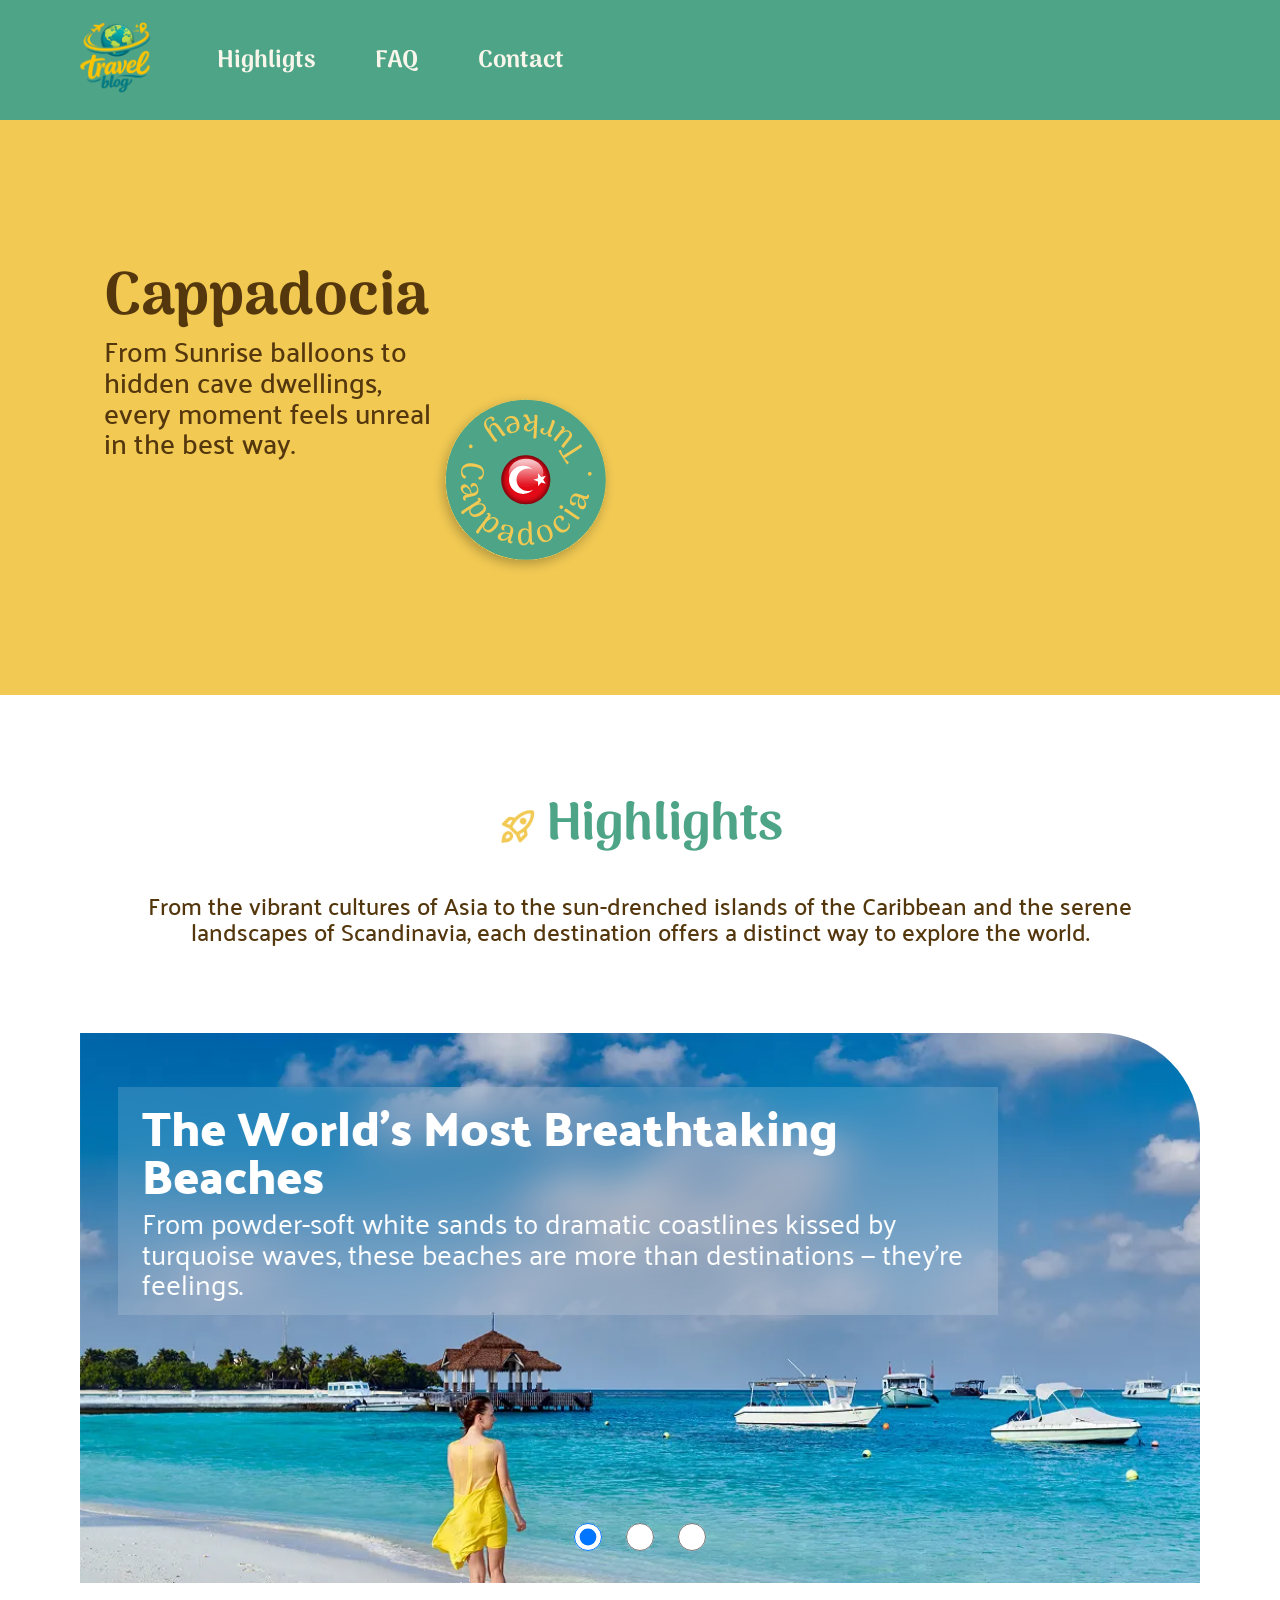
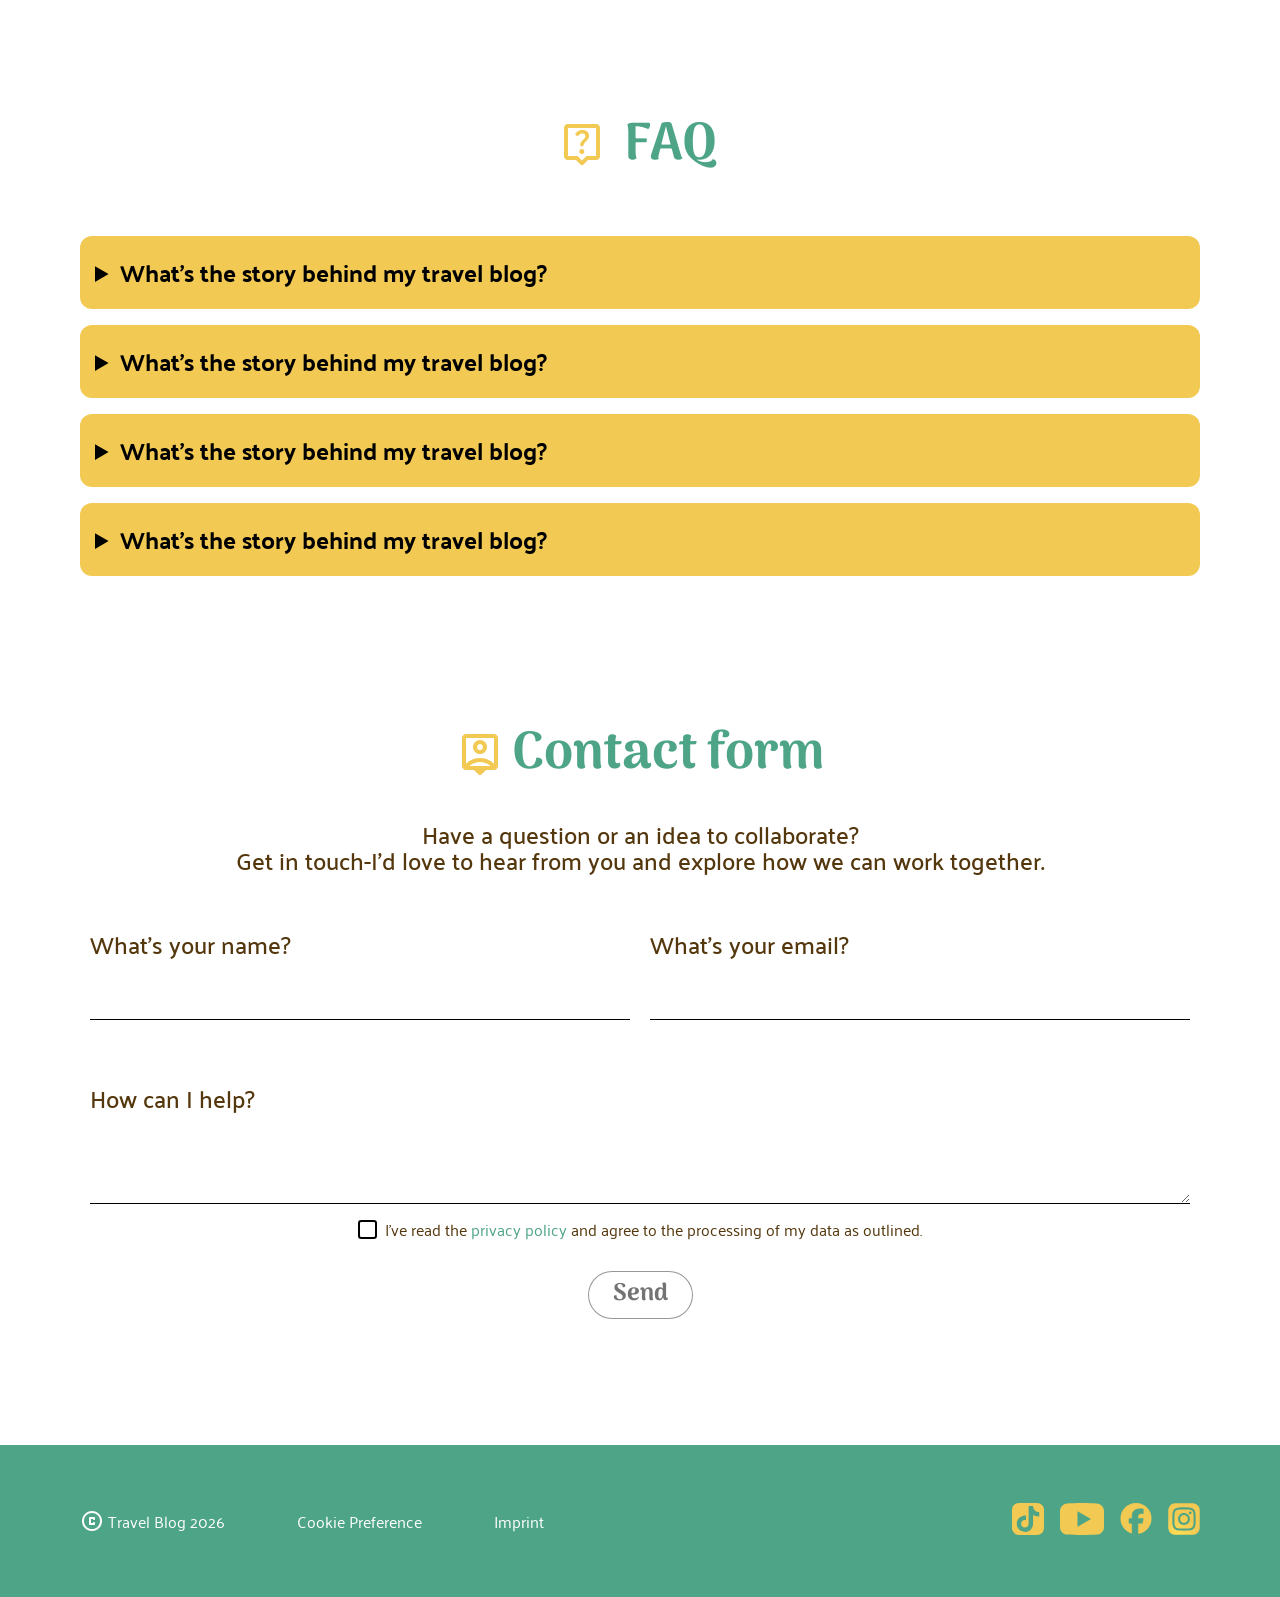
==== commit 6db6edb5: "landing-section startseite" ====
--- a/index.html
+++ b/index.html
@@ -4,8 +4,10 @@
 <head>
   <meta charset="UTF-8" />
   <meta name="viewport" content="width=device-width, initial-scale=1.0" />
+  <link rel="icon" type="image/x-icon" href="./assets/icons/logo 03 1.svg">
   <title>Blog</title>
   <link rel="stylesheet" href="./style/font-style.css" />
+  <link rel="stylesheet" href="animation.css">
   <link rel="stylesheet" href="./style/style.css" />
 </head>
 
@@ -34,15 +36,17 @@
   </header>
   <section class="landing-section">
     <div class="landing-photo">
+      <div class="yellow-slider">
+    </div>
       <img src="./assets/img/landing_photo.jpg"
         alt="Man and woman sitting on roof top, enjoying the view, many hot-air balloons in the background and visible roofs of buildings in the city">
+    </div>
+    <div class="yellow-part">
+      <img src="./assets/img/Vector 16.svg" alt="background form yellow">
     </div>
     <div class="heading-text">
       <h2>Cappadocia</h2>
       <p>From Sunrise balloons to hidden cave dwellings, every moment feels unreal in the best way.</p>
-    </div>
-    <div class="yellow-part">
-      <img src="./assets/img/Vector 16.svg" alt="background form yellow">
     </div>
     <div class="circle">
       <img src="./assets/img/Flag_orb_Turkey 1.svg" alt="icon, turkey flag" class="img-turkey">
--- a/style/style.css
+++ b/style/style.css
@@ -64,7 +64,7 @@
 
 .nav-box>img {
   position: absolute;
-  bottom: 5px;
+  bottom: -5px;
   left: 50%;
 
   display: none;
@@ -97,6 +97,17 @@
   height: 100%;
   max-height: 32.1875rem;
   width: 100%;
+}
+
+.yellow-slider {
+  position: absolute;
+  width: 100%;
+  height: 100%;
+  background-color: rgba(241, 201, 83, 1);
+
+  animation: yellow-slider;
+  animation-duration: 5s;
+  animation-fill-mode: forwards;
 }
 
 .yellow-part {
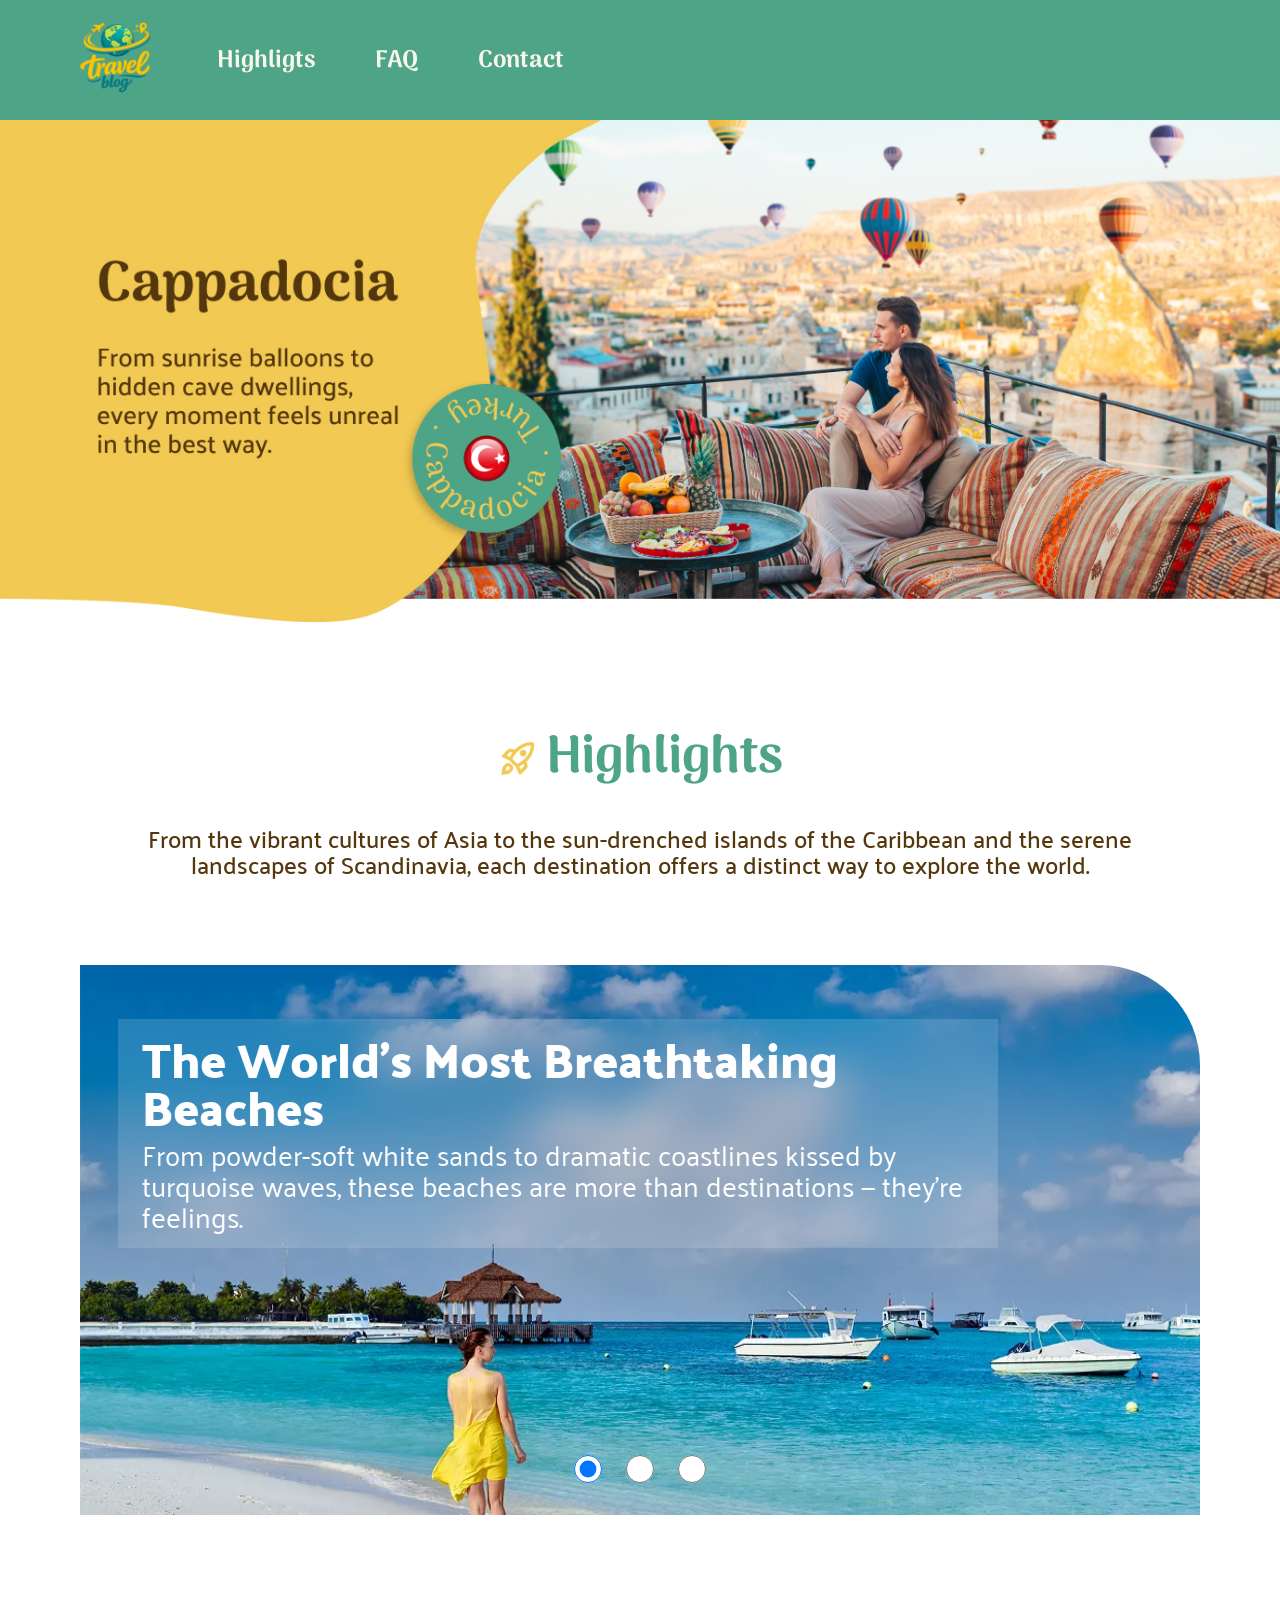
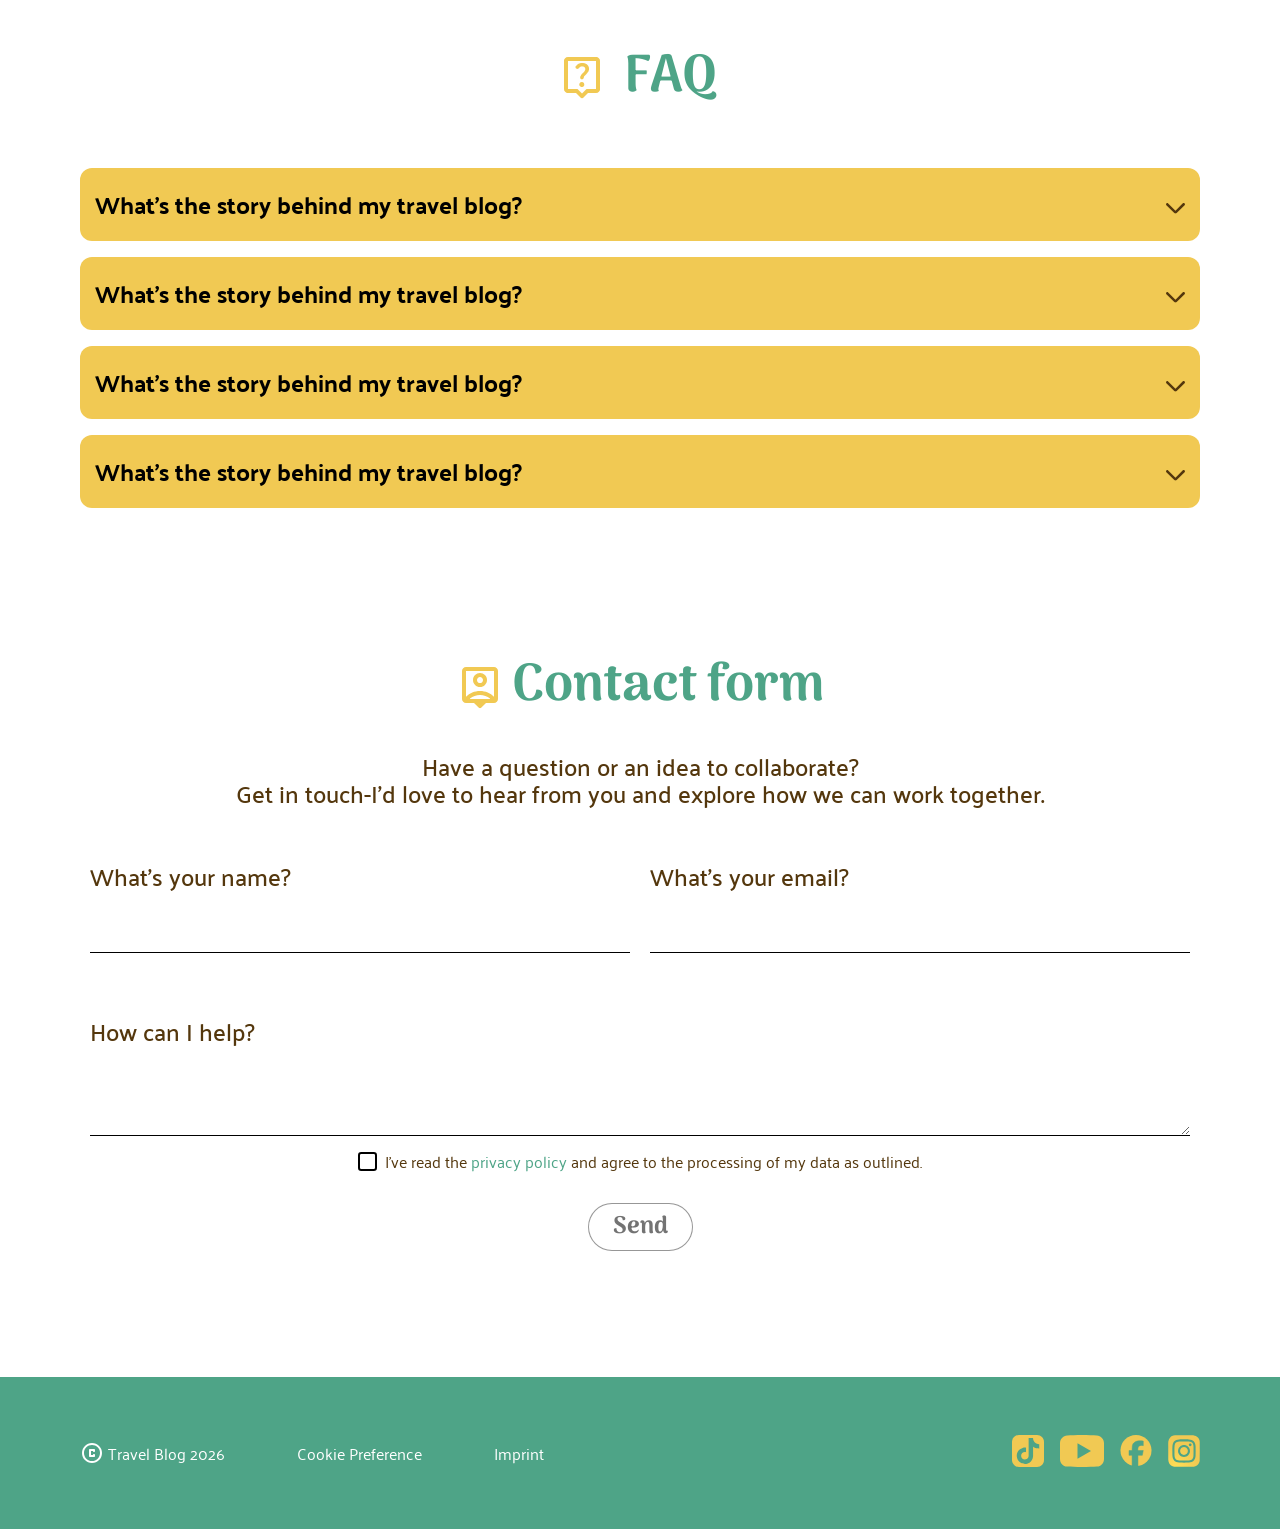
==== commit e386aa4e: "Letzte änderungen vor 1. Abgabe" ====
--- a/index.html
+++ b/index.html
@@ -7,7 +7,7 @@
   <link rel="icon" type="image/x-icon" href="./assets/icons/logo 03 1.svg">
   <title>Blog</title>
   <link rel="stylesheet" href="./style/font-style.css" />
-  <link rel="stylesheet" href="animation.css">
+  <link rel="stylesheet" href="./style/animation.css">
   <link rel="stylesheet" href="./style/style.css" />
 </head>
 
@@ -21,7 +21,6 @@
           <a href="#highligts">Highligts</a>
           <img src="./assets/icons/Vector(highlights).png" alt="underline" class="unterstrich-hover-effekt" />
         </div>
-
         <div class="nav-box">
           <a href="#faq">FAQ</a>
           <img src="./assets/icons/Vector  (FAQ).png" alt="underline" class="unterstrich-hover-effekt" />
@@ -35,15 +34,20 @@
     </div>
   </header>
   <section class="landing-section">
+    <!-- on hold  
+    <div class="yellow"> 
+      <div class="yellow-slider">
+      </div>
+      <div class="yellow-part">
+        <img src="./assets/img/Vector 16.svg" alt="background form yellow">
+      </div>
+    </div>
     <div class="landing-photo">
-      <div class="yellow-slider">
-    </div>
+
       <img src="./assets/img/landing_photo.jpg"
         alt="Man and woman sitting on roof top, enjoying the view, many hot-air balloons in the background and visible roofs of buildings in the city">
     </div>
-    <div class="yellow-part">
-      <img src="./assets/img/Vector 16.svg" alt="background form yellow">
-    </div>
+
     <div class="heading-text">
       <h2>Cappadocia</h2>
       <p>From Sunrise balloons to hidden cave dwellings, every moment feels unreal in the best way.</p>
@@ -52,6 +56,7 @@
       <img src="./assets/img/Flag_orb_Turkey 1.svg" alt="icon, turkey flag" class="img-turkey">
       <img src="./assets/img/Circle.svg" alt="icon">
     </div>
+   -->
   </section>
   <main>
     <section id="highligts" class="highlights">
@@ -73,7 +78,7 @@
 
         <div class="slider-wrapper">
           <div class="slider-element element-Artur">
-            <a class="slider-wrapper-txt" href="./articel/artur.html">
+            <a class="slider-wrapper-txt" href="./articel/david.html">
               <h3>The World’s Most Breathtaking Beaches</h3>
               <p>
                 From powder-soft white sands to dramatic coastlines kissed by
@@ -83,7 +88,7 @@
             </a>
           </div>
           <div class="slider-element element-David">
-            <a class="slider-wrapper-txt" href="./articel/david.html">
+            <a class="slider-wrapper-txt" href="./articel/artur.html">
               <h3>Copenhagen in 3 Days: Big Experiences, Smart Spending</h3>
               <p>
                 Discover Copenhagen, where historic charm meets modern design,
--- a/style/animation.css
+++ b/style/animation.css
@@ -0,0 +1,66 @@
+@keyframes yellow-slider {
+    0% {
+        transform: translateX(0%);
+    }
+
+    25% {
+        transform: translateX(0%);
+    }
+
+    50% {
+        transform: translateX(-80%);
+    }
+
+    75% {
+        transform: translateX(-80%);
+    }
+
+    100% {
+        transform: translateX(-100%);
+    }
+}
+
+@keyframes heading-text {
+    0% {
+        transform: translateY(200px) translateX(500px);
+    }
+
+    25% {
+        transform: translateY(0) translateX(500px);
+
+    }
+
+    50% {
+        transform: translateX(500px);
+    }
+
+    100% {
+        transform: translateX(0);
+    }
+
+}
+
+@keyframes heading-text-p {
+    0% {
+        opacity: 0;
+    }
+
+    33% {
+        opacity: 0;
+    }
+
+
+    66% {
+        opacity: 1;
+
+    }
+
+    100% {
+        opacity: 1;
+    }
+
+}
+
+@keyframes yellow-part {
+    
+}
--- a/style/style.css
+++ b/style/style.css
@@ -85,6 +85,22 @@
 .landing-section {
   position: relative;
 
+  height: clamp(18.25rem, -2.021rem + 42.176vw, 35.938rem);
+  width: 100%;
+  max-width: 90rem;
+  margin: 0 auto;
+
+  background-image: url(../assets/img/hero\ web.jpg);
+  background-size: cover;
+  background-repeat: no-repeat;
+}
+
+
+
+/* Animation on hold
+.landing-section {
+  position: relative;
+
   height: 35.9375rem;
   width: 100%;
   max-width: 90rem;
@@ -99,20 +115,28 @@
   width: 100%;
 }
 
+.yellow {
+  position: absolute;
+  display: flex;
+  height: 100%;
+  max-height: 32.1875rem;
+  width: 200%;
+  display: flex;
+
+}
+
 .yellow-slider {
-  position: absolute;
-  width: 100%;
-  height: 100%;
+  height: 100%/2;
+  max-height: 32.1875rem;
+  width: 100%;
+
   background-color: rgba(241, 201, 83, 1);
 
-  animation: yellow-slider;
-  animation-duration: 5s;
-  animation-fill-mode: forwards;
+  /* Name | Dauer | Verlauf | Verzögerung | Endverhalten 
+  animation: yellow-slider 6s ease-in forwards;
 }
 
 .yellow-part {
-  position: absolute;
-  top: 0;
   width: 40.4375rem;
   height: 3.1338rem;
 }
@@ -125,6 +149,8 @@
 
   width: 21.5625rem;
   height: 14.1875rem;
+
+  animation: heading-text 3s ease-in forwards;
 }
 
 .heading-text h2 {
@@ -143,6 +169,8 @@
   color: rgba(84, 55, 13, 1);
 
   line-height: 110%;
+
+  animation: heading-text-p 4s;
 }
 
 .circle {
@@ -170,7 +198,7 @@
   bottom: 3.75rem;
   left: 3.5938rem;
 }
-
+*/
 
 
 /* Mark: Main - Kontentbegrenzung */
@@ -410,6 +438,24 @@
   color: black;
 
   border: none;
+
+  display: flex;
+  justify-content: space-between;
+  align-items: center;
+  list-style: none;
+}
+
+summary::-webkit-details-marker {
+  display: none;
+}
+
+summary::after {
+  content: url("../assets/icons/arrow_forward_ios.svg");
+  transition: transform 0.3s ease-in;
+}
+
+details[open] summary::after {
+  transform: rotate(180deg);
 }
 
 .faq details>p {
@@ -711,6 +757,20 @@
     gap: 5rem;
   }
 
+ .landing-section {
+  position: relative;
+
+  height: clamp(31.25rem, 8.929rem + 111.607vw, 62.5rem);
+  width: 100%;
+  margin: 0 auto;
+
+  background-image: url(../assets/img/hero\ mob..jpg);
+  background-size: cover;
+  background-repeat: no-repeat;
+}
+
+
+
   .slider-wrapper-txt h3 {
     font-size: clamp(1.75rem, 0.857rem + 4.464vw, 3rem);
   }
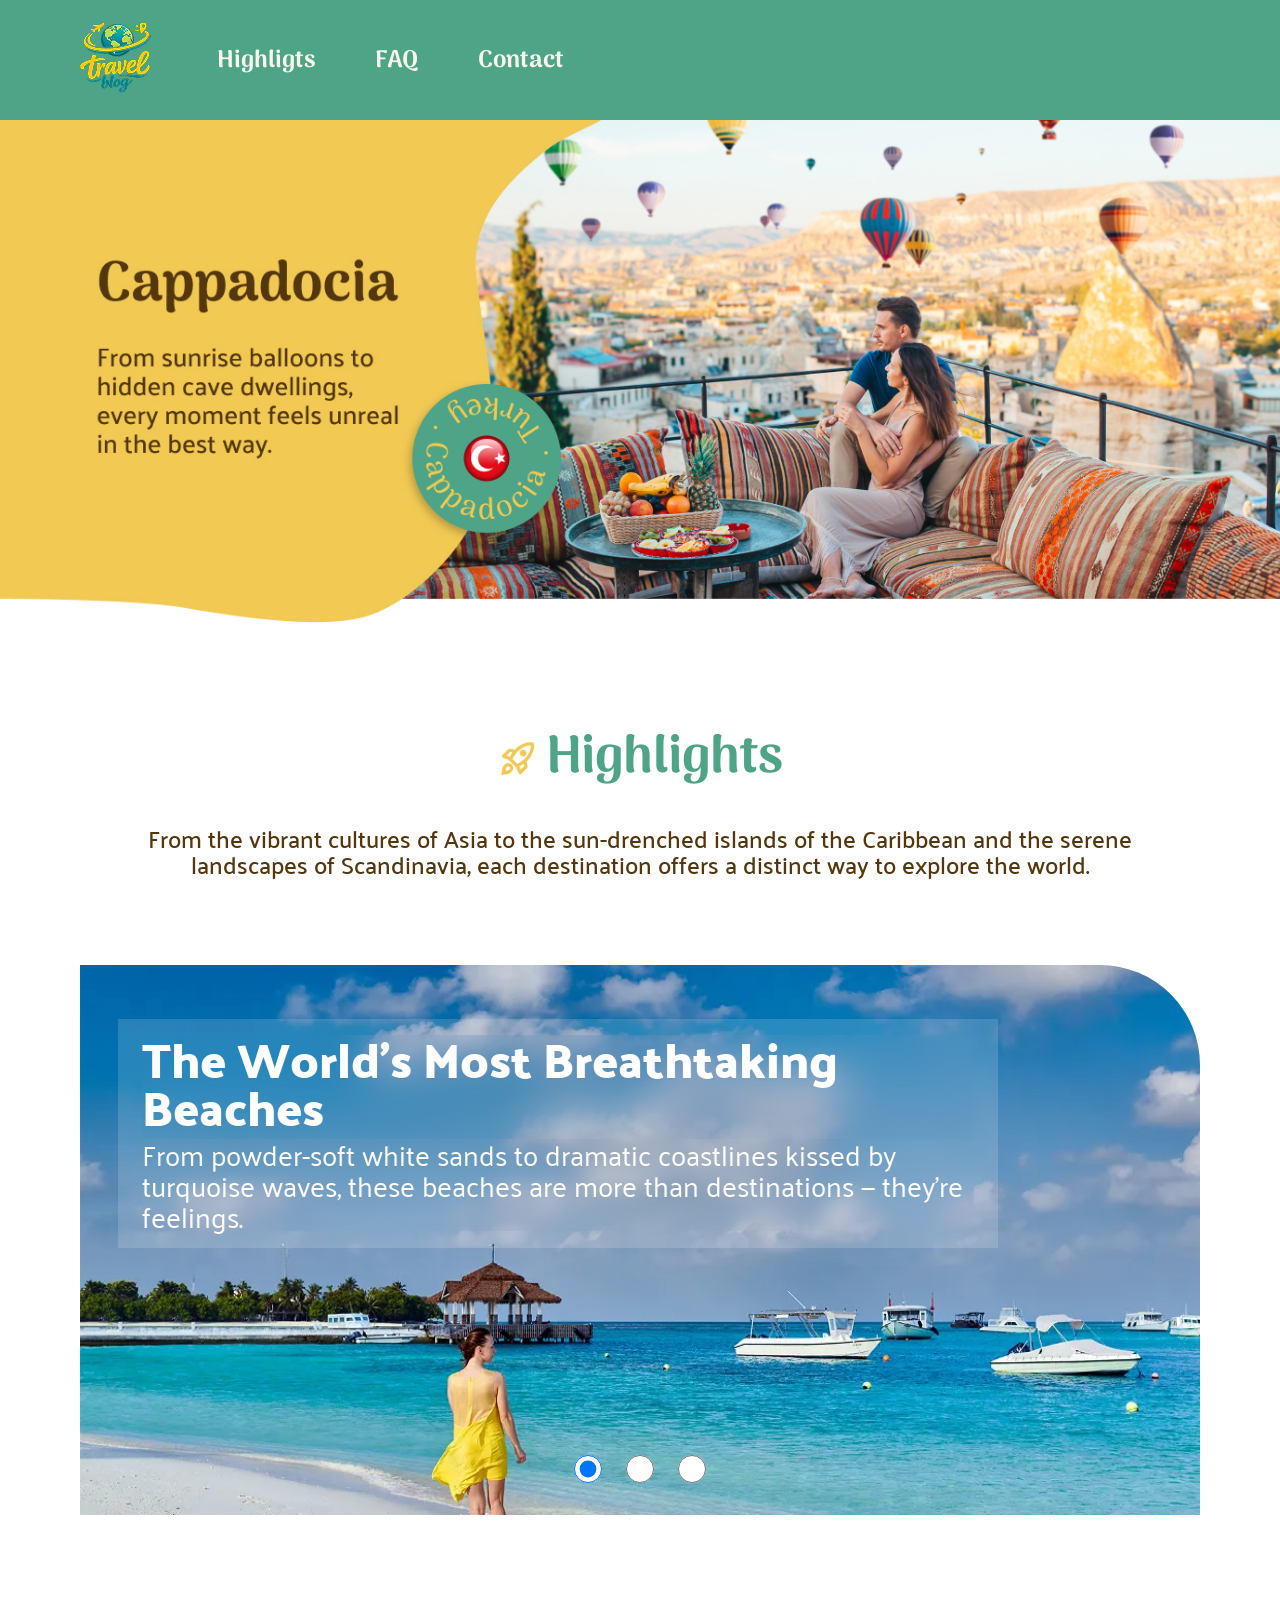
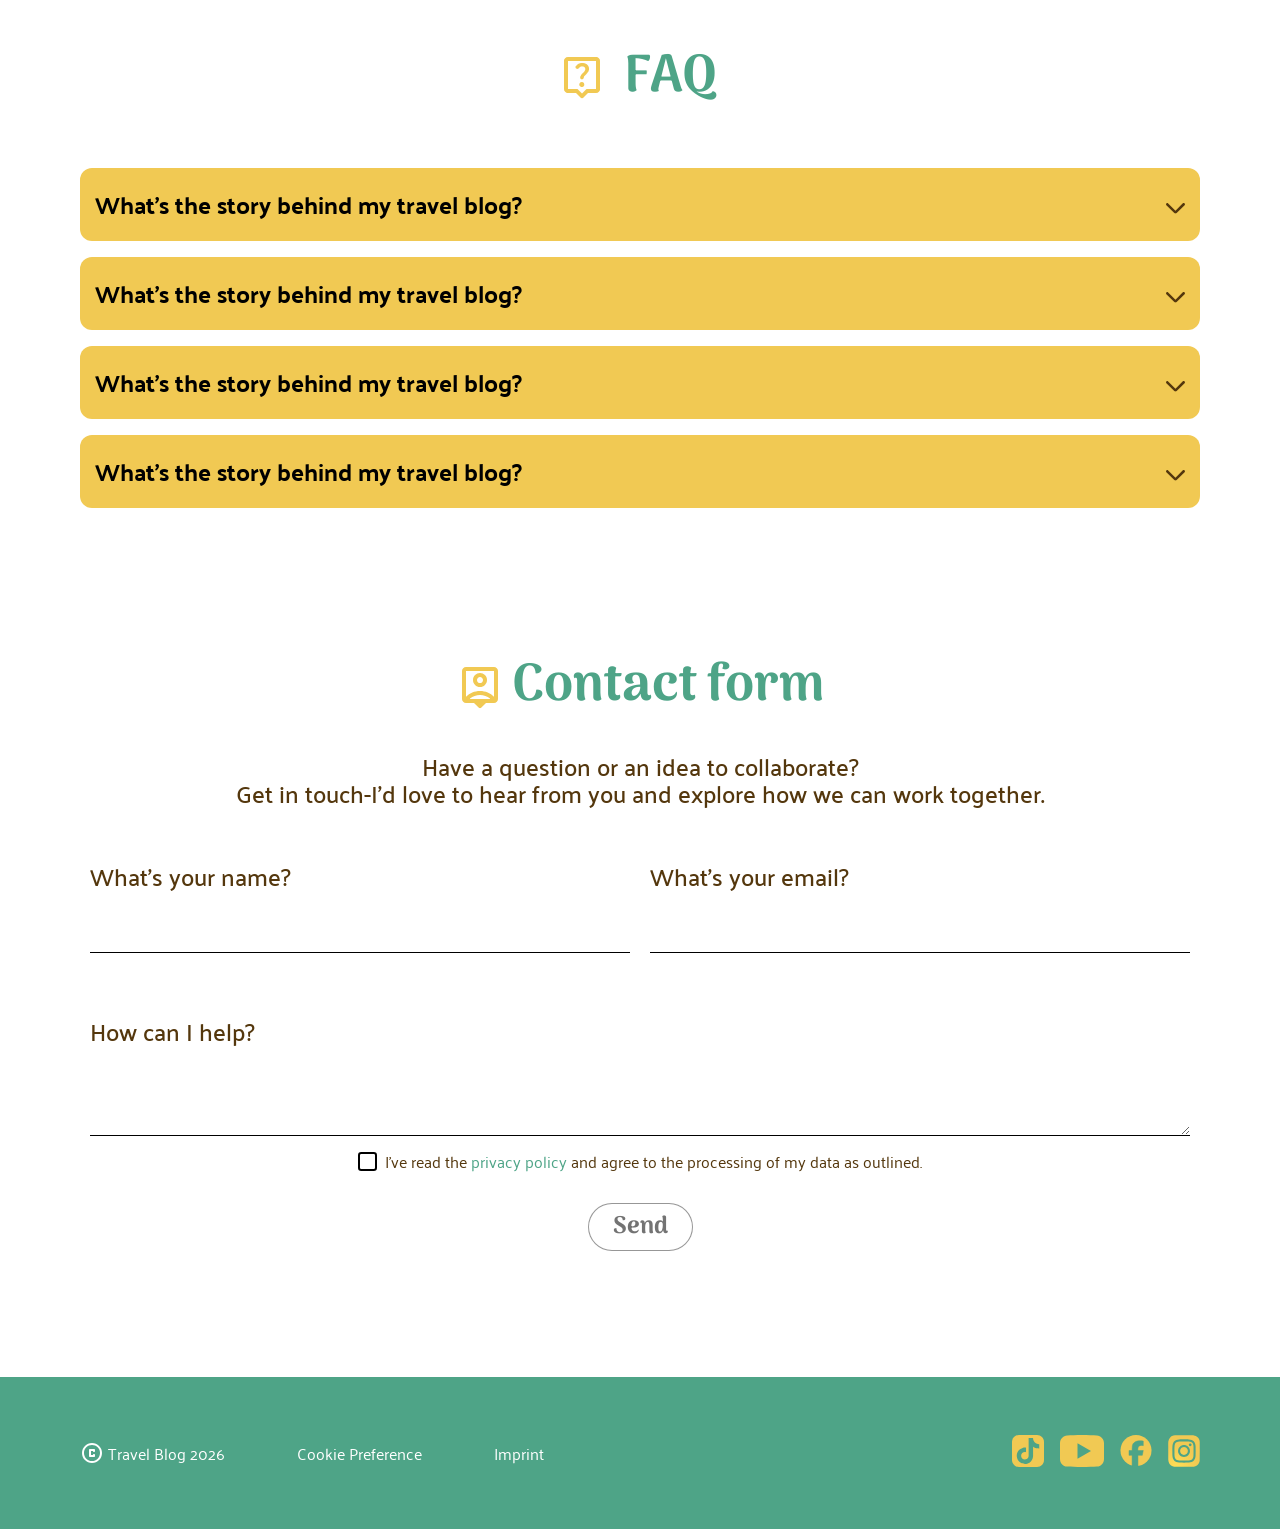
==== commit e3d4713b: "korrekturen nach Feedback" ====
--- a/index.html
+++ b/index.html
@@ -15,7 +15,7 @@
   <header id="header" class="header">
     <div class="header-bar">
       <a href="index.html">
-        <img src="./assets/icons/logo 03 1.svg" alt="logo-header" /></a>
+        <img src="./assets/icons/logo 03 1.png" alt="logo-header" /></a>
       <nav class="nav-desktop">
         <div class="nav-box">
           <a href="#highligts">Highligts</a>
--- a/style/style.css
+++ b/style/style.css
@@ -3,6 +3,12 @@
   padding: 0;
   box-sizing: border-box;
   scroll-behavior: smooth;
+}
+
+body {
+  min-height: 100vh;
+  display: flex;
+  flex-direction: column;
 }
 
 /* Mark: Header */
@@ -204,6 +210,7 @@
 /* Mark: Main - Kontentbegrenzung */
 
 main {
+  flex: 1;
   max-width: 75rem;
   margin: 0 auto;
   padding: 5.5rem 0 7.875rem;
@@ -217,7 +224,6 @@
 /* Mark: Highlights */
 
 .highlights {
-  height: 100%;
   width: 100%;
   max-width: 76.25rem;
 
@@ -323,6 +329,8 @@
 .slider-element {
   width: calc(100% / 3);
   height: 100%;
+  cursor: pointer;
+  position: relative;
 }
 
 .slider-wrapper-txt {
@@ -334,22 +342,23 @@
   padding: 1rem 1.5rem;
 
   display: flex;
-  gap: 0.5rem;
   flex-direction: column;
 
   text-align: left;
 
   background-color: rgba(255, 255, 255, 0.15);
-  backdrop-filter: blur(20px);
+
   text-decoration: none;
   line-height: 1;
 }
 
 .slider-wrapper-txt h3 {
+  padding-bottom: 8px;
   color: white;
   font-family: "Palanquin Dark";
   font-weight: 600;
   font-size: 3rem;
+  backdrop-filter: blur(20px);
 }
 
 .slider-wrapper-txt p {
@@ -362,16 +371,28 @@
 
   letter-spacing: 0%;
   line-height: 110%;
+  backdrop-filter: blur(10px);
+}
+
+.slider-element a::after {
+  content: "";
+
+  position: absolute;
+  top: 0;
+  left: 0;
+  right: 0;
+  bottom: 0;
+  z-index: 10;
+}
+
+.element-David {
+  background: url(../assets/img/header\ photo\ \(2\).webp);
+  background-size: cover;
+  background-repeat: no-repeat;
 }
 
 .element-Artur {
   background: url(../assets/img/header\ photo\ \(1\).webp);
-  background-size: cover;
-  background-repeat: no-repeat;
-}
-
-.element-David {
-  background: url(../assets/img/header\ photo\ \(2\).webp);
   background-size: cover;
   background-repeat: no-repeat;
 }
@@ -757,19 +778,17 @@
     gap: 5rem;
   }
 
- .landing-section {
-  position: relative;
-
-  height: clamp(31.25rem, 8.929rem + 111.607vw, 62.5rem);
-  width: 100%;
-  margin: 0 auto;
-
-  background-image: url(../assets/img/hero\ mob..jpg);
-  background-size: cover;
-  background-repeat: no-repeat;
-}
-
-
+  .landing-section {
+    position: relative;
+
+    height: calc(100vh - 220px);
+    width: 100%;
+    margin: 0 auto;
+
+    background-image: url(../assets/img/hero\ mob..png);
+    background-size: cover;
+    background-repeat: no-repeat;
+  }
 
   .slider-wrapper-txt h3 {
     font-size: clamp(1.75rem, 0.857rem + 4.464vw, 3rem);
